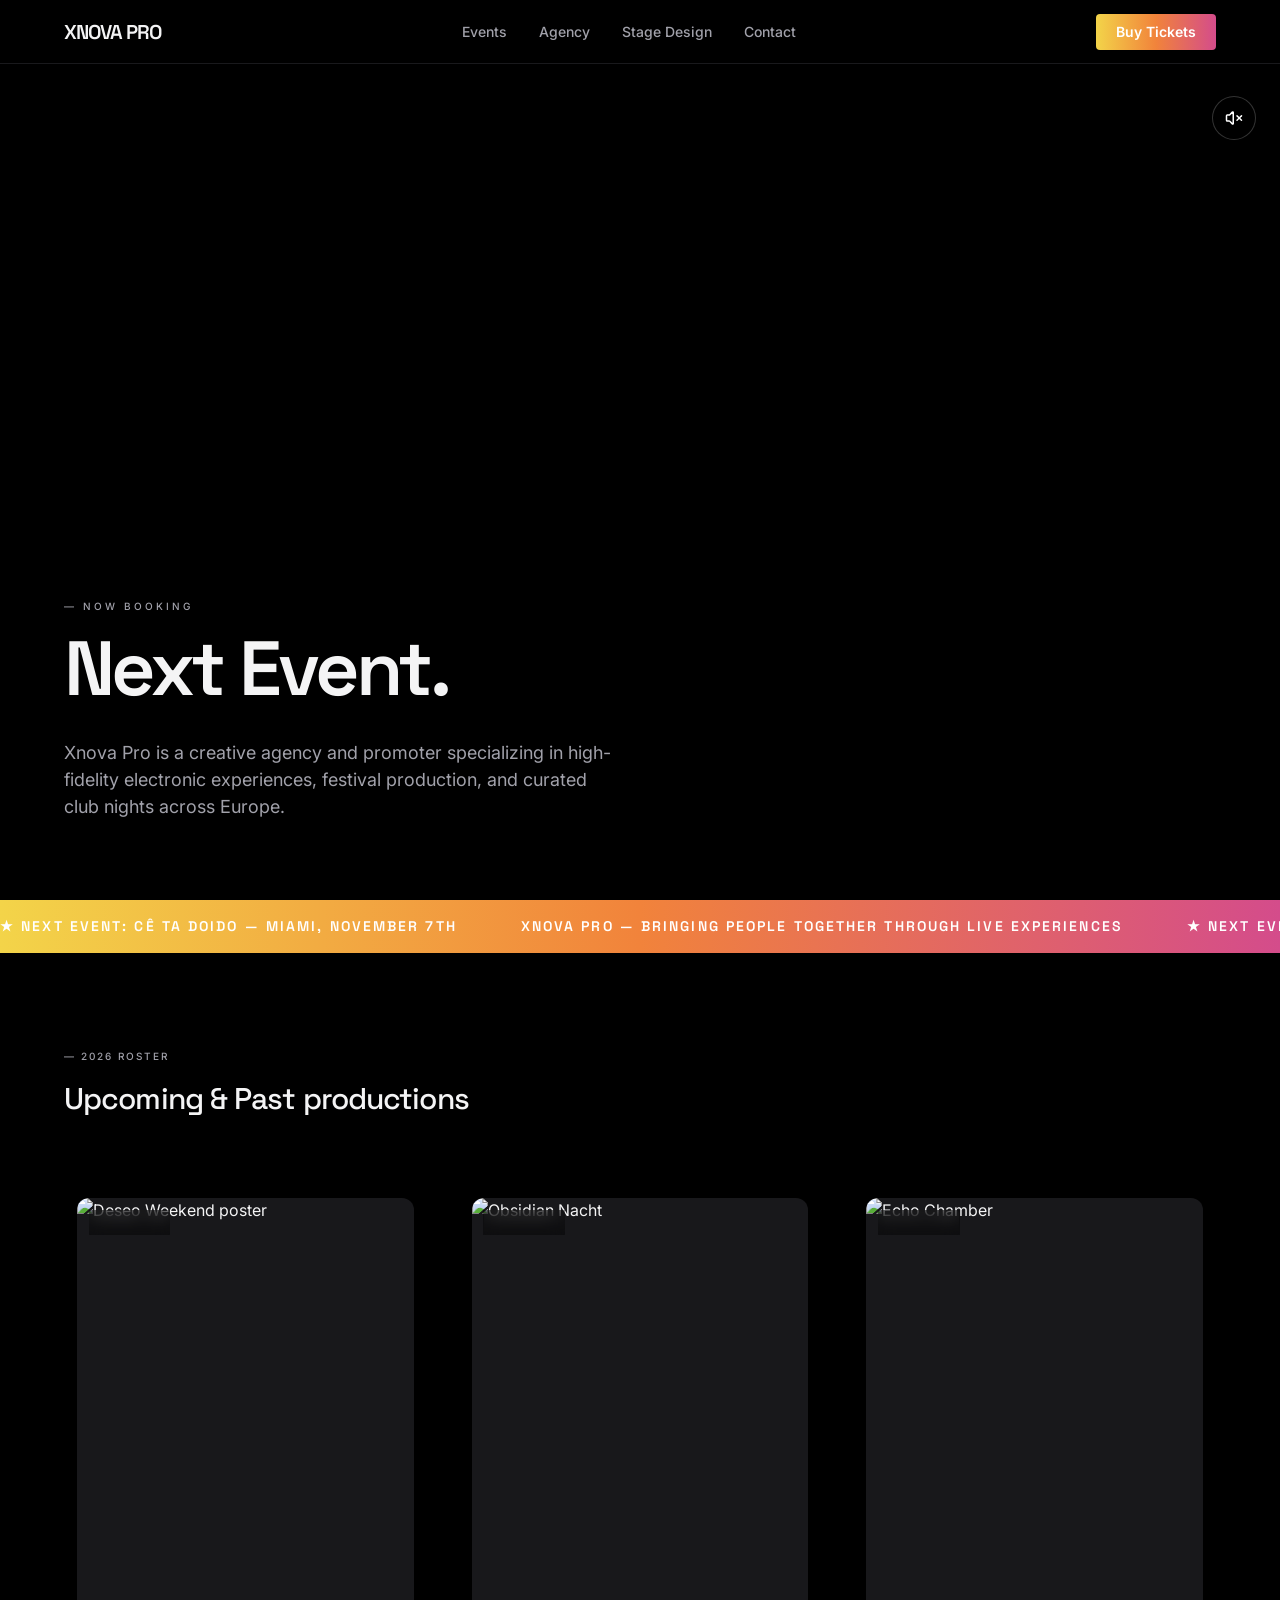
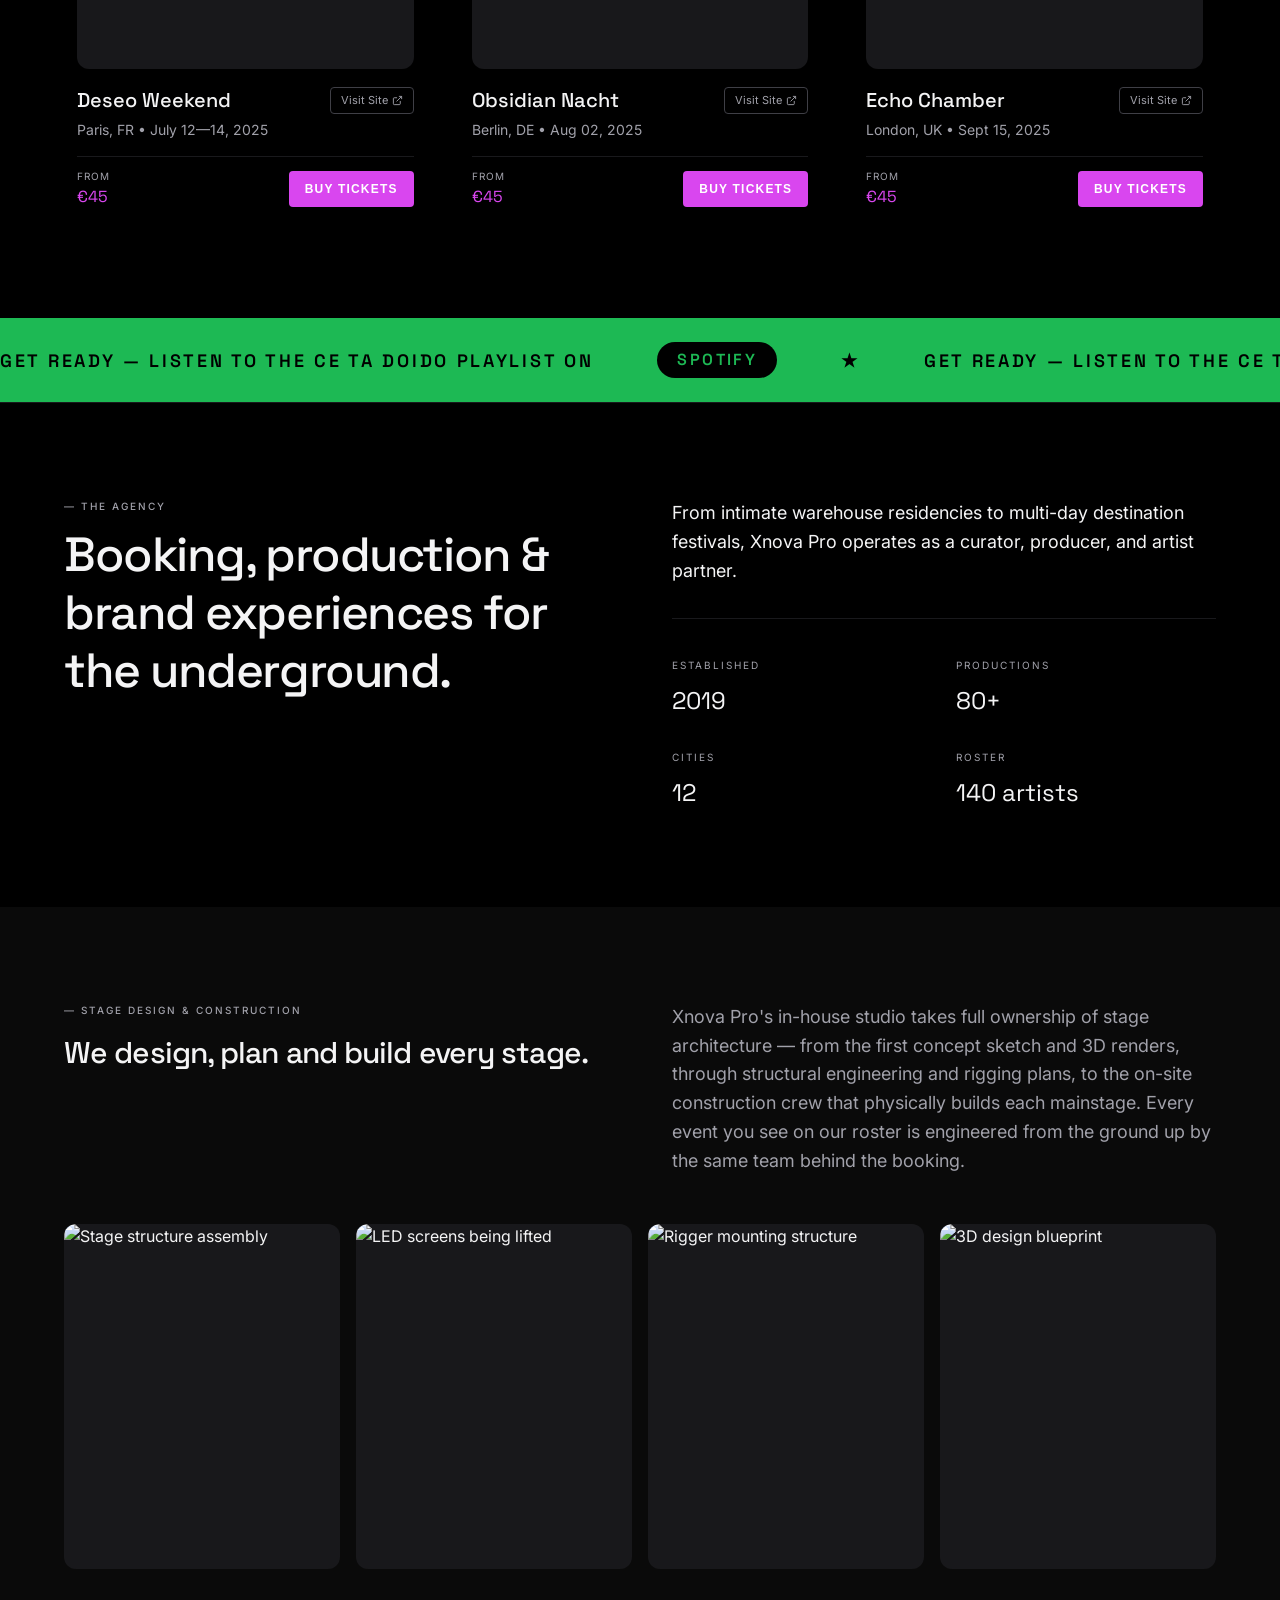
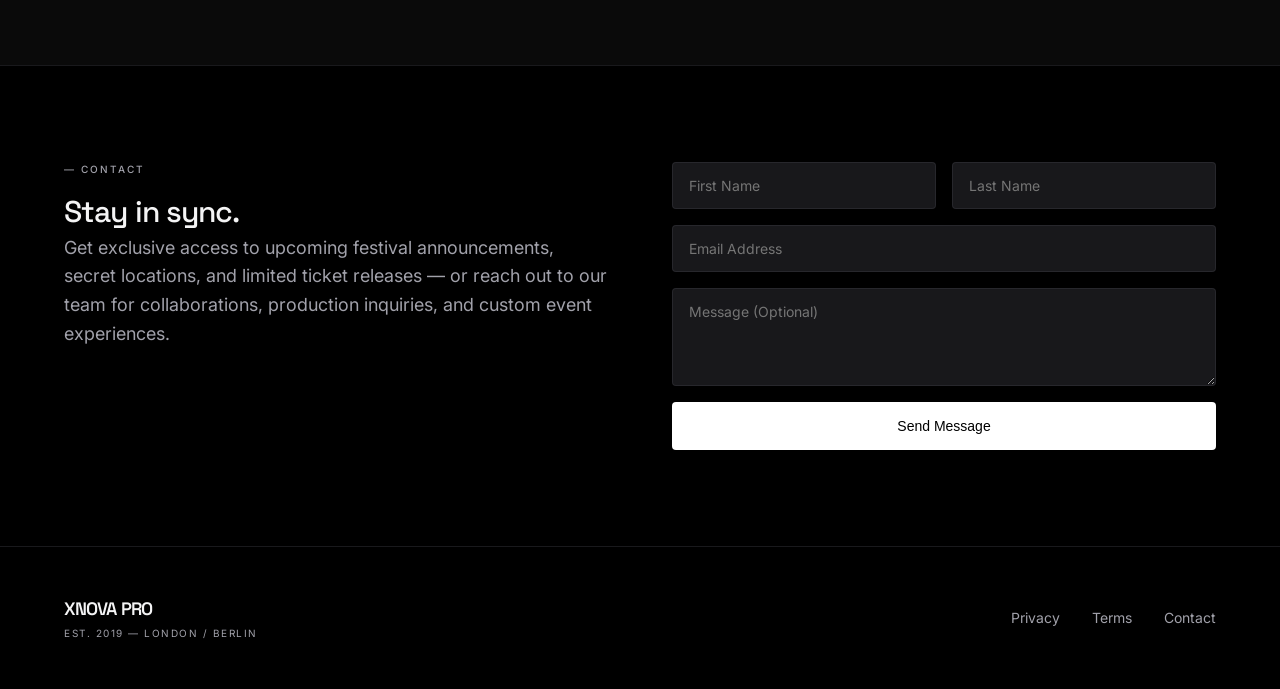
==== index.html @ 524bb8a2 "first commit" ====
<!DOCTYPE html>
<html lang="pt-BR">
<head>
    <meta charset="UTF-8">
    <meta name="viewport" content="width=device-width, initial-scale=1.0">
    <title>Xnova Pro — Curating the Sonic Underground</title>
    
    <!-- Fontes do Google -->
    <link rel="preconnect" href="https://fonts.googleapis.com">
    <link rel="preconnect" href="https://fonts.gstatic.com" crossorigin="anonymous">
    <link href="https://fonts.googleapis.com/css2?family=Inter:wght@400;500;600&family=Space+Grotesk:wght@500;600;700&display=swap" rel="stylesheet">
    
    <!-- Link para o arquivo CSS externo -->
    <link rel="stylesheet" href="style.css">
</head>
<body>

    <!-- NAVBAR -->
    <nav class="navbar">
        <div class="container nav-container">
            <a href="#" class="nav-logo">XNOVA PRO</a>
            <div class="nav-links">
                <a href="#events">Events</a>
                <a href="#agency">Agency</a>
                <a href="#stage">Stage Design</a>
                <a href="#contact">Contact</a>
            </div>
            <a href="https://www.vaideingresso.com.br/ce-ta-doido-miami" target="_blank" rel="noopener noreferrer"class="btn-tickets">Buy Tickets</a>
        </div>
    </nav>

    <!-- HERO SECTION -->
    <header class="hero-section">
        <video id="hero-video" src="hero-video.mp4" autoplay loop playsinline></video>
        <div class="hero-overlay"></div>
        
        <!-- Botão Mute/Unmute -->
        <button type="button" id="btn-mute" aria-label="Unmute video" class="btn-mute">
            <svg id="icon-mute" xmlns="http://www.w3.org/2000/svg" width="18" height="18" viewBox="0 0 24 24" fill="none" stroke="currentColor" stroke-width="2" stroke-linecap="round" stroke-linejoin="round"><path d="M11 4.702a.705.705 0 0 0-1.203-.498L6.413 7.587A1.4 1.4 0 0 1 5.416 8H3a1 1 0 0 0-1 1v6a1 1 0 0 0 1 1h2.416a1.4 1.4 0 0 1 .997.413l3.383 3.384A.705.705 0 0 0 11 19.298z"></path><line x1="22" x2="16" y1="9" y2="15"></line><line x1="16" x2="22" y1="9" y2="15"></line></svg>
        </button>
        
        <div class="container hero-container">
            <div class="hero-content">
                <p class="hero-subtitle">— Now Booking</p>
                <h1 class="hero-title">Next Event.</h1>
                <p class="hero-text">Xnova Pro is a creative agency and promoter specializing in high-fidelity electronic experiences, festival production, and curated club nights across Europe.</p>
            </div>
        </div>
    </header>

    <!-- LETREIRO CORRENDO (MARQUEE) -->
    <div class="marquee-wrapper border-y">
        <div class="marquee-track">
            <div class="marquee-content">
                <span>★ Next Event: Cê ta doido — Miami, November 7th</span>
                <span>Xnova Pro — Bringing People Together Through Live Experiences</span>
                <span>★ Next Event: Cê ta doido — Miami, November 7th</span>
                <span>Xnova Pro — Bringing People Together Through Live Experiences</span>
            </div>
        </div>
    </div>

    <!-- SEÇÃO DE EVENTOS -->
    <section id="events" class="section-padding">
        <div class="container">
            <div class="section-header">
                <p class="section-subtitle">— 2026 Roster</p>
                <h2 class="section-title">Upcoming & Past productions</h2>
            </div>
            
            <div class="event-grid">
                <!-- Card Evento 1 -->
                <div class="event-card">
                    <div class="card-image-wrapper">
                        <img src="assets/event-deseo.jpg" alt="Deseo Weekend poster">
                        <span class="badge">Upcoming</span>
                    </div>
                    <div class="card-body">
                        <div class="card-header-row">
                            <h3>Deseo Weekend</h3>
                            <a href="#" target="_blank" class="btn-external">Visit Site <svg xmlns="http://www.w3.org/2000/svg" width="11" height="11" viewBox="0 0 24 24" fill="none" stroke="currentColor" stroke-width="2"><path d="M15 3h6v6M10 14 21 3M18 13v6a2 2 0 0 1-2 2H5a2 2 0 0 1-2-2V8a2 2 0 0 1 2-2h6"/></svg></a>
                        </div>
                        <p class="event-details">Paris, FR • July 12—14, 2025</p>
                        <div class="card-footer-row">
                            <div class="price-box">
                                <span class="price-label">From</span>
                                <span class="price-value">€45</span>
                            </div>
                            <button class="btn-buy">Buy tickets</button>
                        </div>
                    </div>
                </div>

                <!-- Card Evento 2 -->
                <div class="event-card">
                    <div class="card-image-wrapper">
                        <img src="assets/event-obsidian.jpg" alt="Obsidian Nacht">
                        <span class="badge">Upcoming</span>
                    </div>
                    <div class="card-body">
                        <div class="card-header-row">
                            <h3>Obsidian Nacht</h3>
                            <a href="#" target="_blank" class="btn-external">Visit Site <svg xmlns="http://www.w3.org/2000/svg" width="11" height="11" viewBox="0 0 24 24" fill="none" stroke="currentColor" stroke-width="2"><path d="M15 3h6v6M10 14 21 3M18 13v6a2 2 0 0 1-2 2H5a2 2 0 0 1-2-2V8a2 2 0 0 1 2-2h6"/></svg></a>
                        </div>
                        <p class="event-details">Berlin, DE • Aug 02, 2025</p>
                        <div class="card-footer-row">
                            <div class="price-box">
                                <span class="price-label">From</span>
                                <span class="price-value">€45</span>
                            </div>
                            <button class="btn-buy">Buy tickets</button>
                        </div>
                    </div>
                </div>

                <!-- Card Evento 3 -->
                <div class="event-card">
                    <div class="card-image-wrapper">
                        <img src="assets/event-echo.jpg" alt="Echo Chamber">
                        <span class="badge">Upcoming</span>
                    </div>
                    <div class="card-body">
                        <div class="card-header-row">
                            <h3>Echo Chamber</h3>
                            <a href="#" target="_blank" class="btn-external">Visit Site <svg xmlns="http://www.w3.org/2000/svg" width="11" height="11" viewBox="0 0 24 24" fill="none" stroke="currentColor" stroke-width="2"><path d="M15 3h6v6M10 14 21 3M18 13v6a2 2 0 0 1-2 2H5a2 2 0 0 1-2-2V8a2 2 0 0 1 2-2h6"/></svg></a>
                        </div>
                        <p class="event-details">London, UK • Sept 15, 2025</p>
                        <div class="card-footer-row">
                            <div class="price-box">
                                <span class="price-label">From</span>
                                <span class="price-value">€45</span>
                            </div>
                            <button class="btn-buy">Buy tickets</button>
                        </div>
                    </div>
                </div>
            </div>
        </div>
    </section>

    <!-- BARRA SPOTIFY (CE TA DOIDO) -->
    <div class="spotify-banner">
        <div class="marquee-track duration-fast">
            <div class="marquee-content text-dark">
                <span>Get ready — listen to the Ce Ta Doido playlist on</span>
                <span class="spotify-pill">Spotify</span>
                <span>★</span>
                <span>Get ready — listen to the Ce Ta Doido playlist on</span>
                <span class="spotify-pill">Spotify</span>
                <span>★</span>
            </div>
        </div>
    </div>

    <!-- SEÇÃO AGÊNCIA (SOBRE) -->
    <section id="agency" class="section-padding border-t">
        <div class="container split-grid">
            <div>
                <p class="section-subtitle">— The Agency</p>
                <h2 class="section-title large-title">Booking, production & brand experiences for the underground.</h2>
            </div>
            <div class="agency-right">
                <p class="description-text">From intimate warehouse residencies to multi-day destination festivals, Xnova Pro operates as a curator, producer, and artist partner.</p>
                <div class="stats-grid">
                    <div class="stat-item">
                        <span class="stat-label">Established</span>
                        <span class="stat-number">2019</span>
                    </div>
                    <div class="stat-item">
                        <span class="stat-label">Productions</span>
                        <span class="stat-number">80+</span>
                    </div>
                    <div class="stat-item">
                        <span class="stat-label">Cities</span>
                        <span class="stat-number">12</span>
                    </div>
                    <div class="stat-item">
                        <span class="stat-label">Roster</span>
                        <span class="stat-number">140 artists</span>
                    </div>
                </div>
            </div>
        </div>
    </section>

    <!-- SEÇÃO CONSTRUÇÃO DE PALCOS (STAGE DESIGN) -->
    <section id="stage" class="section-padding bg-surface">
        <div class="container">
            <div class="split-grid header-spacing">
                <div>
                    <p class="section-subtitle">— Stage Design & Construction</p>
                    <h2 class="section-title">We design, plan and build every stage.</h2>
                </div>
                <p class="description-text text-muted">Xnova Pro's in-house studio takes full ownership of stage architecture — from the first concept sketch and 3D renders, through structural engineering and rigging plans, to the on-site construction crew that physically builds each mainstage. Every event you see on our roster is engineered from the ground up by the same team behind the booking.</p>
            </div>
            
            <div class="stage-gallery">
                <div class="gallery-item"><img src="assets/stage-1.jpg" alt="Stage structure assembly"></div>
                <div class="gallery-item"><img src="assets/stage-2.jpg" alt="LED screens being lifted"></div>
                <div class="gallery-item"><img src="assets/stage-3.jpg" alt="Rigger mounting structure"></div>
                <div class="gallery-item"><img src="assets/stage-4.jpg" alt="3D design blueprint"></div>
            </div>
        </div>
    </section>

    <!-- CONTATO / NEWSLETTER -->
    <section id="contact" class="section-padding border-t">
        <div class="container split-grid items-start">
            <div>
                <p class="section-subtitle">— Contact</p>
                <h2 class="section-title">Stay in sync.</h2>
                <p class="description-text text-muted">Get exclusive access to upcoming festival announcements, secret locations, and limited ticket releases — or reach out to our team for collaborations, production inquiries, and custom event experiences.</p>
            </div>
            
            <form id="contact-form" class="contact-form">
                <div class="form-row">
                    <input type="text" required placeholder="First Name">
                    <input type="text" required placeholder="Last Name">
                </div>
                <input type="email" required placeholder="Email Address">
                <textarea placeholder="Message (Optional)" rows="4"></textarea>
                <button type="submit" class="btn-submit">Send Message</button>
            </form>
        </div>
    </section>

    <!-- FOOTER -->
    <footer class="main-footer">
        <div class="container footer-container">
            <div class="footer-brand">
                <span class="footer-logo">XNOVA PRO</span>
                <p class="footer-meta">Est. 2019 — London / Berlin</p>
            </div>
            <div class="footer-links">
                <a href="#">Privacy</a>
                <a href="#">Terms</a>
                <a href="#contact">Contact</a>
            </div>
        </div>
    </footer>

    <!-- Link para o arquivo JavaScript externo -->
    <script src="script.js"></script>
</body>
</html>
---- style.css ----
/* VARIÁVEIS DE DESIGN GLOBAIS */
:root {
    --bg-base: #000000;
    --bg-surface: #0a0a0a;
    --border-color: rgba(63, 63, 70, 0.4);
    --text-main: #f4f4f5;
    --text-muted: #a1a1aa;
    --accent-color: #d946ef; /* Fuchsia do design original */
    --spotify-color: #1DB954;
    --font-sans: 'Inter', sans-serif;
    --font-display: 'Space Grotesk', sans-serif;
}

/* RESET ELEMENTOS */
* {
    box-sizing: border-box;
    margin: 0;
    padding: 0;
}

html {
    scroll-behavior: smooth;
}

body {
    background-color: var(--bg-base);
    color: var(--text-main);
    font-family: var(--font-sans);
    line-height: 1.5;
    overflow-x: hidden;
}

/* UTILITÁRIOS DE LAYOUT */
.container {
    max-width: 1200px;
    margin: 0 auto;
    padding: 0 24px;
}

.section-padding {
    padding: 96px 0;
}

.bg-surface {
    background-color: var(--bg-surface);
}

.border-t {
    border-top: 1px solid var(--border-color);
}

.border-y {
    border-top: 1px solid var(--border-color);
    border-bottom: 1px solid var(--border-color);
}

.text-muted {
    color: var(--text-muted);
}

.split-grid {
    display: grid;
    gap: 64px;
}

@media (min-width: 962px) {
    .split-grid {
        grid-template-columns: 1fr 1fr;
    }
}

/* NAVBAR */
.navbar {
    position: fixed;
    top: 0;
    left: 0;
    width: 100%;
    height: 64px;
    z-index: 100;
    border-bottom: 1px solid var(--border-color);
    background-color: rgba(0, 0, 0, 0.6);
    backdrop-filter: blur(12px);
    -webkit-backdrop-filter: blur(12px);
}

.nav-container {
    display: flex;
    height: 100%;
    align-items: center;
    justify-content: space-between;
}

.nav-logo {
    font-family: var(--font-display);
    font-weight: 600;
    font-size: 1.25rem;
    letter-spacing: -0.05em;
    color: var(--text-main);
    text-decoration: none;
}

.nav-links {
    display: none;
    gap: 32px;
}

@media (min-width: 768px) {
    .nav-links {
        display: flex;
    }
}

.nav-links a {
    color: var(--text-muted);
    font-size: 0.875rem;
    font-weight: 500;
    text-decoration: none;
    transition: color 0.2s;
}

.nav-links a:hover {
    color: var(--text-main);
}

.btn-tickets {
    height: 36px;
    line-height: 36px;
    padding: 0 20px;
    
    /* Gradiente idêntico no fundo */
    background: linear-gradient(90deg, #f3d449 0%, #f1833b 50%, #d44c8b 100%);
    color: #ffffff; /* Texto branco */
    
    font-size: 0.875rem;
    font-weight: 600; /* Texto um pouco mais firme */
    text-decoration: none;
    border-radius: 4px;
    display: inline-block;
    transition: transform 0.2s, opacity 0.2s;
}

/* Efeito sutil ao passar o mouse (aumenta de tamanho de leve) */
.btn-tickets:hover {
    transform: scale(1.02);
    opacity: 0.95;
}

/* HERO SECTION (VIDEO BACKGROUND) */
.hero-section {
    position: relative;
    height: 100vh;
    min-height: 600px;
    width: 100%;
    overflow: hidden;
}

.hero-section video {
    position: absolute;
    inset: 0;
    width: 100%;
    height: 100%;
    object-fit: cover;
}

.hero-overlay {
    position: absolute;
    inset: 0;
    background: linear-gradient(to bottom, rgba(0,0,0,0.4) 0%, rgba(0,0,0,0.3) 50%, var(--bg-base) 100%);
}

.btn-mute {
    position: absolute;
    right: 24px;
    top: 96px;
    z-index: 20;
    width: 44px;
    height: 44px;
    border-radius: 50%;
    border: 1px solid rgba(255,255,255,0.2);
    background-color: rgba(0,0,0,0.4);
    color: #ffffff;
    cursor: pointer;
    display: flex;
    align-items: center;
    justify-content: center;
    backdrop-filter: blur(8px);
    transition: background-color 0.2s;
}

.btn-mute:hover {
    background-color: rgba(0,0,0,0.6);
}

.hero-container {
    position: relative;
    z-index: 10;
    display: flex;
    height: 100%;
    align-items: flex-end;
    padding-bottom: 80px;
}

.hero-content {
    max-width: 560px;
}

.hero-subtitle {
    font-size: 10px;
    font-weight: 500;
    text-transform: uppercase;
    letter-spacing: 0.3em;
    color: var(--text-muted);
    margin-bottom: 16px;
}

.hero-title {
    font-family: var(--font-display);
    font-size: clamp(3rem, 6vw, 5rem);
    font-weight: 600;
    line-height: 1;
    letter-spacing: -0.05em;
    margin-bottom: 32px;
}

.hero-text {
    font-size: 1.125rem;
    color: var(--text-muted);
}

/* MARQUEE ANIMAÇÃO (FAIXA INTEIRA) */
.marquee-wrapper {
    overflow: hidden;
    padding: 16px 0;
    
    /* Aplica o gradiente de fundo (Amarelo -> Laranja -> Rosa) */
    background: linear-gradient(90deg, #f3d449 0%, #f1833b 50%, #d44c8b 100%);
    
    /* Remove as bordas antigas para o gradiente ficar limpo */
    border: none; 
}

.marquee-track {
    display: flex;
    width: max-content;
    animation: marqueeAnimation 30s linear infinite;
}

.duration-fast {
    animation-duration: 20s;
}

.marquee-content {
    display: flex;
    gap: 64px;
    padding-right: 64px;
    align-items: center;
}

/* O TEXTO QUE FICA DENTRO DA FAIXA */
.marquee-content span {
    font-family: var(--font-display);
    font-size: 0.875rem;
    font-weight: 600;
    text-transform: uppercase;
    letter-spacing: 0.15em;
    
    /* Cor do texto. Branco (ou #000000 se preferir o texto preto) */
    color: #ffffff; 
}

@keyframes marqueeAnimation {
    0% { transform: translateX(0); }
    100% { transform: translateX(-50%); }
}

/* SEÇÃO CABEÇALHOS */
.section-header {
    margin-bottom: 64px;
}

.section-subtitle {
    font-size: 10px;
    font-weight: 500;
    text-transform: uppercase;
    letter-spacing: 0.2em;
    color: var(--text-muted);
    margin-bottom: 12px;
}

.section-title {
    font-family: var(--font-display);
    font-size: 1.875rem;
    font-weight: 500;
    letter-spacing: -0.03em;
}

.large-title {
    font-size: clamp(2rem, 4vw, 3rem);
    line-height: 1.2;
}

.header-spacing {
    margin-bottom: 48px;
}

/* EVENT CARDS GRID */
.event-grid {
    display: grid;
    gap: 32px;
    grid-template-columns: 1fr;
}

@media (min-width: 640px) {
    .event-grid { grid-template-columns: repeat(2, 1fr); }
}

@media (min-width: 1024px) {
    .event-grid { grid-template-columns: repeat(3, 1fr); }
}

.event-card {
    border: 1px solid transparent;
    border-radius: 14px;
    padding: 12px;
    background-color: transparent;
    transition: border-color 0.3s, background-color 0.3s;
}

.event-card:hover {
    border-color: rgba(217, 70, 239, 0.4);
    background-color: rgba(24, 24, 27, 0.4);
}

.card-image-wrapper {
    position: relative;
    width: 100%;
    aspect-ratio: 5 / 7;
    overflow: hidden;
    border-radius: 12px;
    background-color: #18181b;
    margin-bottom: 16px;
}

.card-image-wrapper img {
    width: 100%;
    height: 100%;
    object-fit: cover;
    transition: transform 0.7s;
}

.event-card:hover .card-image-wrapper img {
    transform: scale(1.05);
}

.badge {
    position: absolute;
    top: 12px;
    left: 12px;
    font-size: 10px;
    font-weight: 500;
    text-transform: uppercase;
    letter-spacing: 0.1em;
    padding: 4px 8px;
    border-radius: 4px;
    background-color: rgba(0,0,0,0.4);
    border: 1px solid rgba(255,255,255,0.2);
    backdrop-filter: blur(8px);
}

.card-header-row {
    display: flex;
    justify-content: space-between;
    align-items: center;
    gap: 12px;
}

.card-header-row h3 {
    font-family: var(--font-display);
    font-size: 1.25rem;
    font-weight: 500;
    transition: color 0.2s;
}

.event-card:hover .card-header-row h3 {
    color: var(--accent-color);
}

.btn-external {
    font-size: 11px;
    color: var(--text-muted);
    text-decoration: none;
    border: 1px solid #3f3f46;
    padding: 4px 10px;
    border-radius: 4px;
    display: inline-flex;
    align-items: center;
    gap: 4px;
    transition: border-color 0.2s, color 0.2s;
}

.btn-external:hover {
    border-color: var(--text-main);
    color: var(--text-main);
}

.event-details {
    font-size: 0.875rem;
    color: var(--text-muted);
    margin-top: 4px;
}

.card-footer-row {
    margin-top: 16px;
    border-top: 1px solid var(--border-color);
    padding-top: 12px;
    display: flex;
    justify-content: space-between;
    align-items: center;
}

.price-label {
    display: block;
    font-size: 10px;
    text-transform: uppercase;
    letter-spacing: 0.1em;
    color: var(--text-muted);
}

.price-value {
    font-family: var(--font-display);
    font-size: 1rem;
    color: var(--accent-color);
}

.btn-buy {
    height: 36px;
    padding: 0 16px;
    background-color: var(--accent-color);
    border: none;
    color: #ffffff;
    font-size: 12px;
    font-weight: 600;
    text-transform: uppercase;
    letter-spacing: 0.1em;
    border-radius: 4px;
    cursor: pointer;
    transition: opacity 0.2s;
}

.btn-buy:hover {
    opacity: 0.9;
}

/* BANNER SPOTIFY */
.spotify-banner {
    background-color: var(--spotify-color);
    padding: 24px 0;
    overflow: hidden;
}

.text-dark span {
    color: #000000;
    font-size: 1.125rem;
    font-weight: 600;
}

.spotify-pill {
    background-color: #000000;
    color: var(--spotify-color) !important;
    padding: 6px 20px;
    border-radius: 9999px;
    font-size: 1rem !important;
}

/* AGENCY DETALHES */
.agency-right {
    display: flex;
    flex-direction: column;
    gap: 32px;
}

.description-text {
    font-size: 1.125rem;
    line-height: 1.6;
}

.stats-grid {
    display: grid;
    grid-template-columns: repeat(2, 1fr);
    gap: 24px;
    border-top: 1px solid var(--border-color);
    padding-top: 32px;
}

.stat-label {
    font-size: 10px;
    text-transform: uppercase;
    letter-spacing: 0.2em;
    color: var(--text-muted);
}

.stat-number {
    display: block;
    font-family: var(--font-display);
    font-size: 1.5rem;
    margin-top: 8px;
}

/* STAGE ARCHITECTURE GALLERY */
.stage-gallery {
    display: grid;
    gap: 16px;
    grid-template-columns: repeat(2, 1fr);
}

@media (min-width: 768px) {
    .stage-gallery { grid-template-columns: repeat(4, 1fr); }
}

.gallery-item {
    aspect-ratio: 4 / 5;
    overflow: hidden;
    border-radius: 12px;
    background-color: #18181b;
}

.gallery-item img {
    width: 100%;
    height: 100%;
    object-fit: cover;
    transition: transform 0.7s;
}

.gallery-item img:hover {
    transform: scale(1.05);
}

/* CONTATO FORMULÁRIO */
.contact-form {
    display: flex;
    flex-direction: column;
    gap: 16px;
    width: 100%;
}

.form-row {
    display: grid;
    grid-template-columns: repeat(2, 1fr);
    gap: 16px;
}

.contact-form input, 
.contact-form textarea {
    width: 100%;
    background-color: #18181b;
    border: 1px solid var(--border-color);
    border-radius: 4px;
    padding: 14px 16px;
    color: #ffffff;
    font-family: var(--font-sans);
    font-size: 0.875rem;
    transition: border-color 0.2s;
}

.contact-form input:focus, 
.contact-form textarea:focus {
    border-color: #71717a;
    outline: none;
}

.btn-submit {
    height: 48px;
    background-color: #ffffff;
    color: #000000;
    border: none;
    border-radius: 4px;
    font-weight: 500;
    font-size: 0.875rem;
    cursor: pointer;
    transition: background-color 0.2s;
}

.btn-submit:hover {
    background-color: #e4e4e7;
}

/* FOOTER */
.main-footer {
    border-top: 1px solid var(--border-color);
    padding: 48px 0;
}

.footer-container {
    display: flex;
    flex-direction: column;
    align-items: center;
    justify-content: space-between;
    gap: 32px;
}

@media (min-width: 768px) {
    .footer-container {
        flex-direction: row;
    }
}

.footer-brand {
    text-align: center;
}

@media (min-width: 768px) {
    .footer-brand { text-align: left; }
}

.footer-logo {
    font-family: var(--font-display);
    font-weight: 600;
    font-size: 1.125rem;
    letter-spacing: -0.05em;
}

.footer-meta {
    font-size: 10px;
    text-transform: uppercase;
    letter-spacing: 0.15em;
    color: var(--text-muted);
    margin-top: 4px;
}

.footer-links {
    display: flex;
    gap: 32px;
}

.footer-links a {
    font-size: 0.875rem;
    color: var(--text-muted);
    text-decoration: none;
    transition: color 0.2s;
}

.footer-links a:hover {
    color: var(--text-main);
}
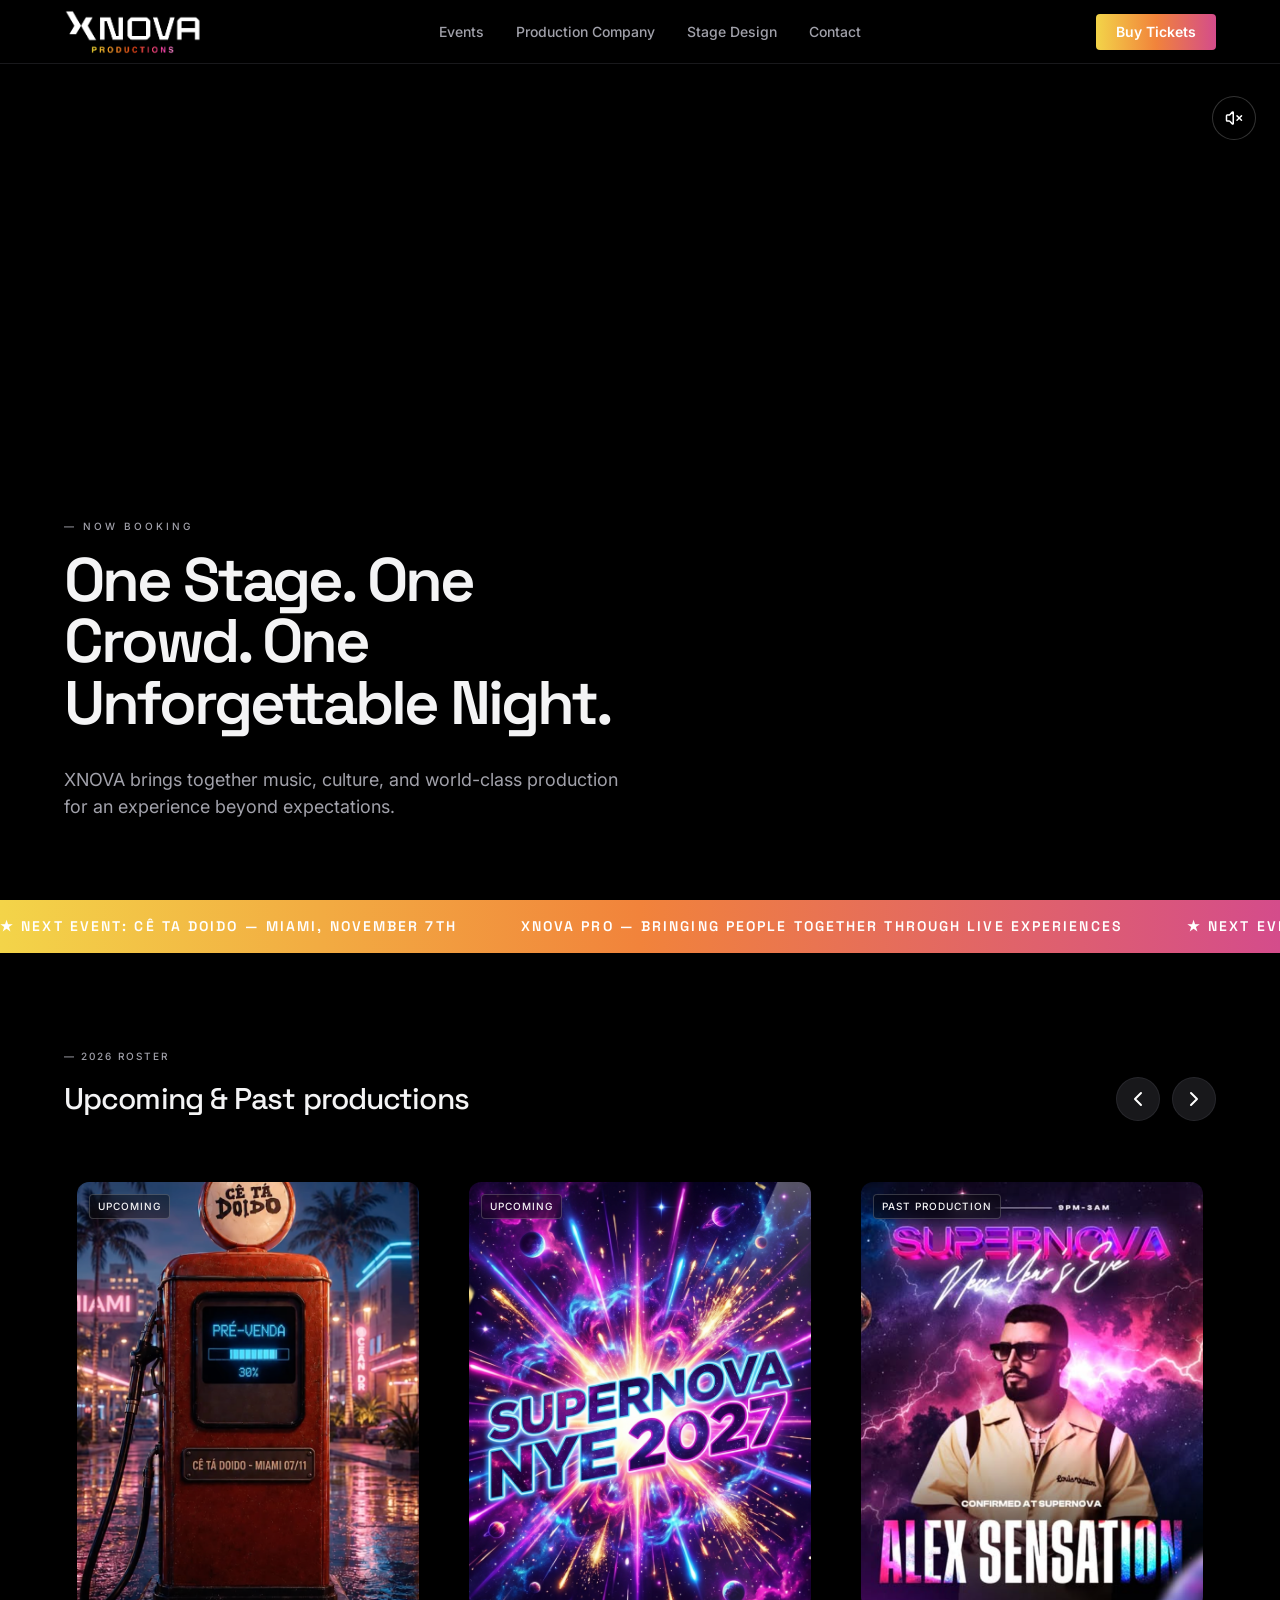
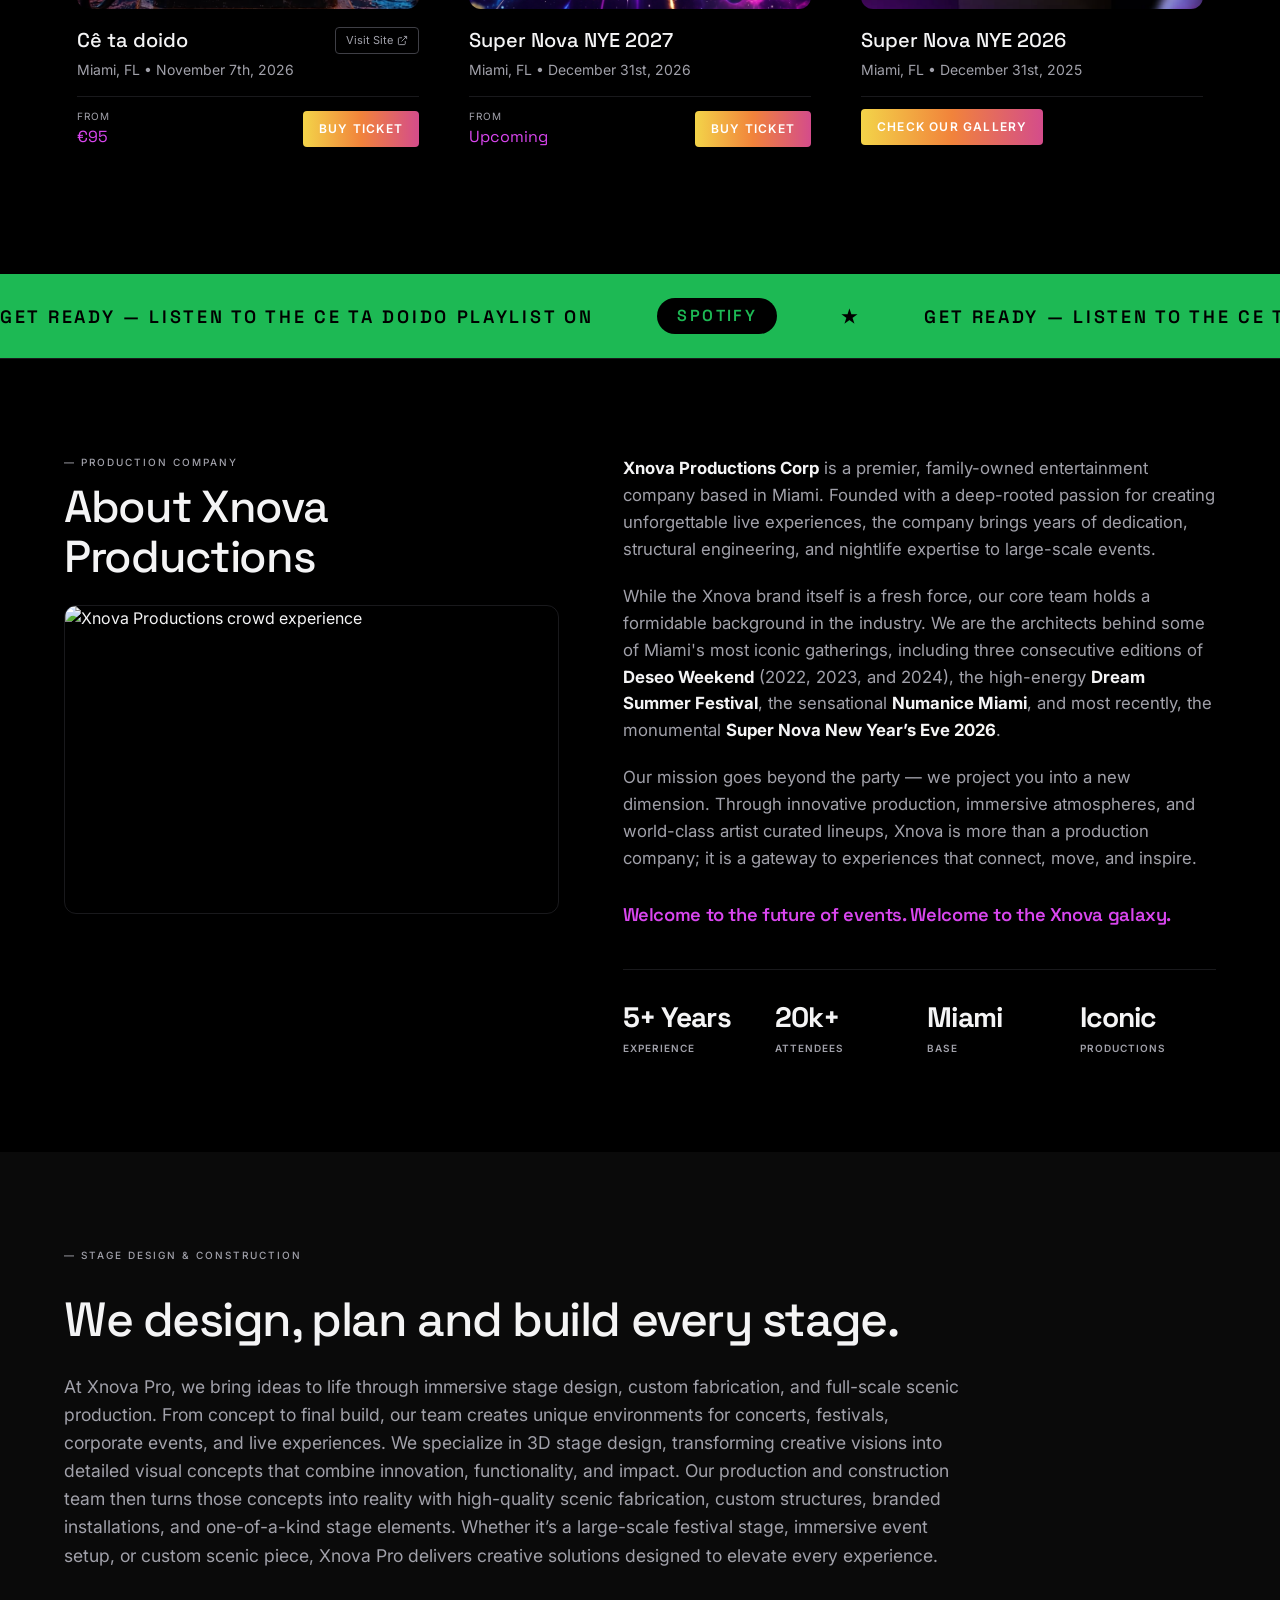
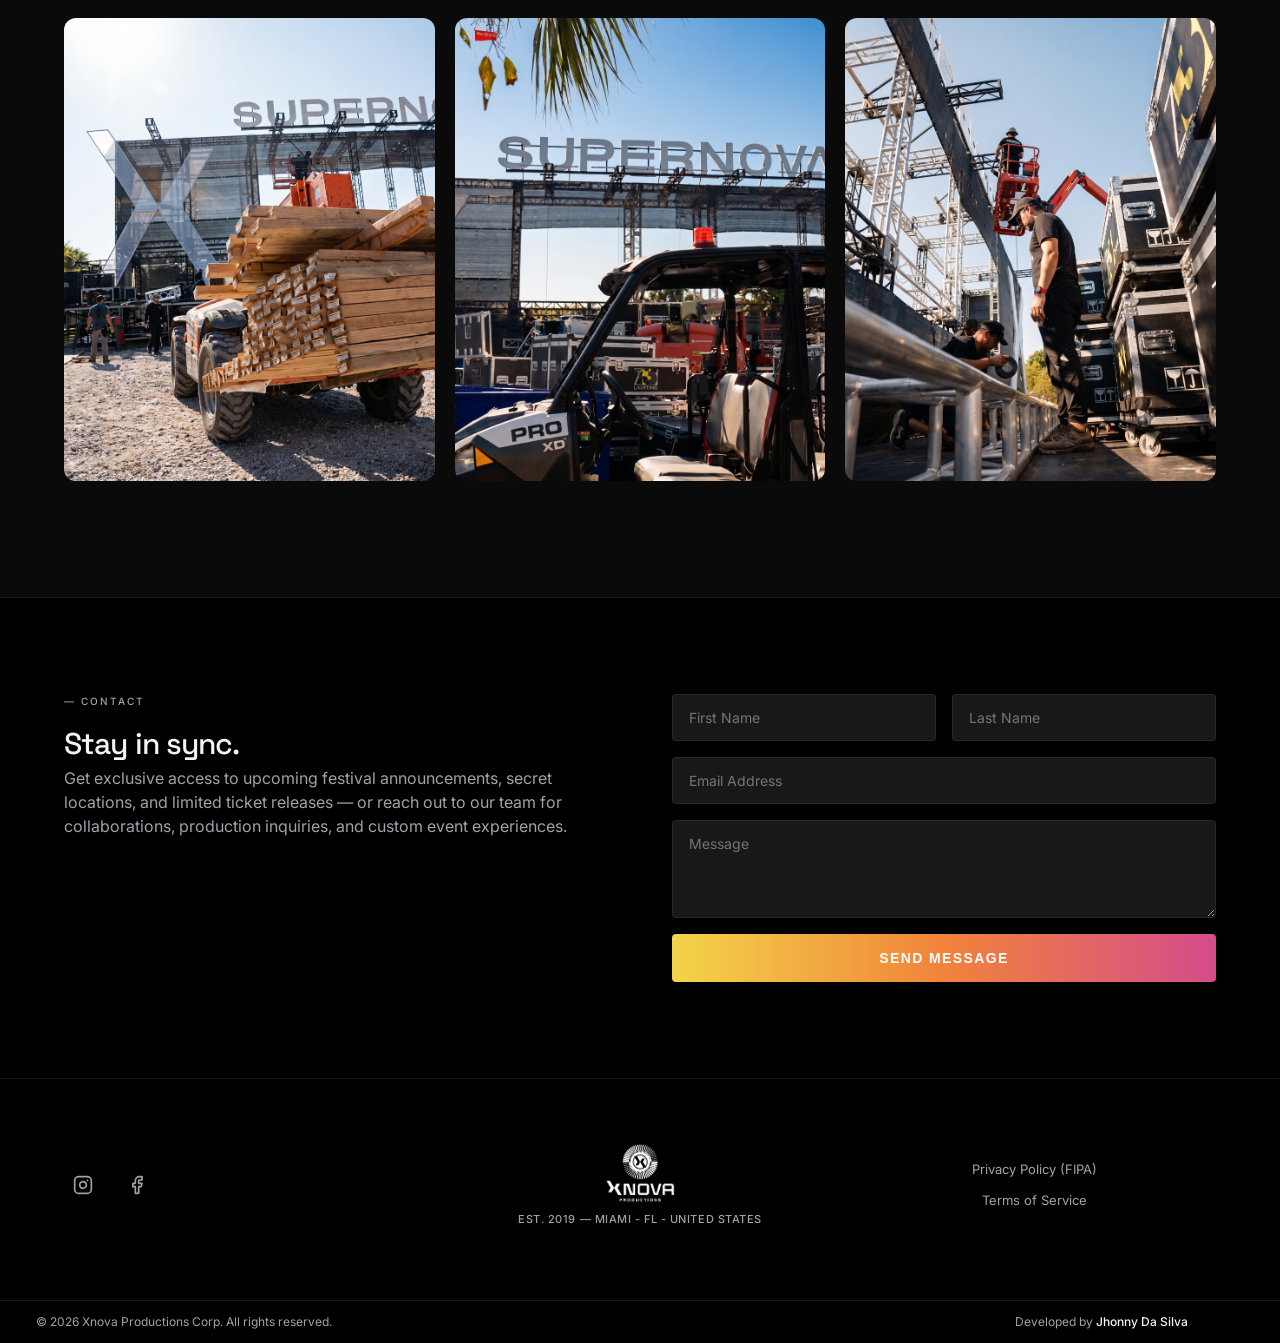
==== commit 33c4ca7d: "hmtl, css, js done" ====
--- a/index.html
+++ b/index.html
@@ -3,38 +3,36 @@
 <head>
     <meta charset="UTF-8">
     <meta name="viewport" content="width=device-width, initial-scale=1.0">
-    <title>Xnova Pro — Curating the Sonic Underground</title>
-    
-    <!-- Fontes do Google -->
+    <title>Xnova Pro</title>
+    
     <link rel="preconnect" href="https://fonts.googleapis.com">
     <link rel="preconnect" href="https://fonts.gstatic.com" crossorigin="anonymous">
     <link href="https://fonts.googleapis.com/css2?family=Inter:wght@400;500;600&family=Space+Grotesk:wght@500;600;700&display=swap" rel="stylesheet">
     
-    <!-- Link para o arquivo CSS externo -->
+    <link rel="icon" type="image/png" href="assets/favicon.png">
+    
     <link rel="stylesheet" href="style.css">
 </head>
-<body>
-
-    <!-- NAVBAR -->
+<body id="top">
+<!-- NAV BAR -->
     <nav class="navbar">
         <div class="container nav-container">
-            <a href="#" class="nav-logo">XNOVA PRO</a>
+            <a href="#" class="nav-logo"><img src="assets/img/xnova-logo.png" alt="Xnova Pro Logo" class="logo-img"></a>
             <div class="nav-links">
                 <a href="#events">Events</a>
-                <a href="#agency">Agency</a>
+                <a href="#agency">Production Company</a>
                 <a href="#stage">Stage Design</a>
                 <a href="#contact">Contact</a>
             </div>
-            <a href="https://www.vaideingresso.com.br/ce-ta-doido-miami" target="_blank" rel="noopener noreferrer"class="btn-tickets">Buy Tickets</a>
+            <a href="https://usa.vaideingresso.com.br/ce-ta-doido-miami" target="_blank" rel="noopener noreferrer" class="btn-tickets">Buy Tickets</a>
         </div>
     </nav>
 
-    <!-- HERO SECTION -->
+<!-- HERO SECTION -->
     <header class="hero-section">
-        <video id="hero-video" src="hero-video.mp4" autoplay loop playsinline></video>
+        <video id="hero-video" src="hero-video.mp4" autoplay loop playsinline class="absolute inset-0 h-full w-full object-cover"></video>
         <div class="hero-overlay"></div>
         
-        <!-- Botão Mute/Unmute -->
         <button type="button" id="btn-mute" aria-label="Unmute video" class="btn-mute">
             <svg id="icon-mute" xmlns="http://www.w3.org/2000/svg" width="18" height="18" viewBox="0 0 24 24" fill="none" stroke="currentColor" stroke-width="2" stroke-linecap="round" stroke-linejoin="round"><path d="M11 4.702a.705.705 0 0 0-1.203-.498L6.413 7.587A1.4 1.4 0 0 1 5.416 8H3a1 1 0 0 0-1 1v6a1 1 0 0 0 1 1h2.416a1.4 1.4 0 0 1 .997.413l3.383 3.384A.705.705 0 0 0 11 19.298z"></path><line x1="22" x2="16" y1="9" y2="15"></line><line x1="16" x2="22" y1="9" y2="15"></line></svg>
         </button>
@@ -42,13 +40,13 @@
         <div class="container hero-container">
             <div class="hero-content">
                 <p class="hero-subtitle">— Now Booking</p>
-                <h1 class="hero-title">Next Event.</h1>
-                <p class="hero-text">Xnova Pro is a creative agency and promoter specializing in high-fidelity electronic experiences, festival production, and curated club nights across Europe.</p>
+                <h1 class="hero-title">One Stage. One Crowd. One Unforgettable Night.</h1>
+                <p class="hero-text">XNOVA brings together music, culture, and world-class production for an experience beyond expectations.</p>
             </div>
         </div>
     </header>
 
-    <!-- LETREIRO CORRENDO (MARQUEE) -->
+<!-- MARQUEE TRACK -->
     <div class="marquee-wrapper border-y">
         <div class="marquee-track">
             <div class="marquee-content">
@@ -60,150 +58,144 @@
         </div>
     </div>
 
-    <!-- SEÇÃO DE EVENTOS -->
+<!-- EVENTS -->    
     <section id="events" class="section-padding">
         <div class="container">
-            <div class="section-header">
-                <p class="section-subtitle">— 2026 Roster</p>
-                <h2 class="section-title">Upcoming & Past productions</h2>
-            </div>
-            
-            <div class="event-grid">
-                <!-- Card Evento 1 -->
-                <div class="event-card">
-                    <div class="card-image-wrapper">
-                        <img src="assets/event-deseo.jpg" alt="Deseo Weekend poster">
-                        <span class="badge">Upcoming</span>
-                    </div>
-                    <div class="card-body">
-                        <div class="card-header-row">
-                            <h3>Deseo Weekend</h3>
-                            <a href="#" target="_blank" class="btn-external">Visit Site <svg xmlns="http://www.w3.org/2000/svg" width="11" height="11" viewBox="0 0 24 24" fill="none" stroke="currentColor" stroke-width="2"><path d="M15 3h6v6M10 14 21 3M18 13v6a2 2 0 0 1-2 2H5a2 2 0 0 1-2-2V8a2 2 0 0 1 2-2h6"/></svg></a>
-                        </div>
-                        <p class="event-details">Paris, FR • July 12—14, 2025</p>
-                        <div class="card-footer-row">
-                            <div class="price-box">
-                                <span class="price-label">From</span>
-                                <span class="price-value">€45</span>
-                            </div>
-                            <button class="btn-buy">Buy tickets</button>
-                        </div>
-                    </div>
-                </div>
-
-                <!-- Card Evento 2 -->
-                <div class="event-card">
-                    <div class="card-image-wrapper">
-                        <img src="assets/event-obsidian.jpg" alt="Obsidian Nacht">
-                        <span class="badge">Upcoming</span>
-                    </div>
-                    <div class="card-body">
-                        <div class="card-header-row">
-                            <h3>Obsidian Nacht</h3>
-                            <a href="#" target="_blank" class="btn-external">Visit Site <svg xmlns="http://www.w3.org/2000/svg" width="11" height="11" viewBox="0 0 24 24" fill="none" stroke="currentColor" stroke-width="2"><path d="M15 3h6v6M10 14 21 3M18 13v6a2 2 0 0 1-2 2H5a2 2 0 0 1-2-2V8a2 2 0 0 1 2-2h6"/></svg></a>
-                        </div>
-                        <p class="event-details">Berlin, DE • Aug 02, 2025</p>
-                        <div class="card-footer-row">
-                            <div class="price-box">
-                                <span class="price-label">From</span>
-                                <span class="price-value">€45</span>
-                            </div>
-                            <button class="btn-buy">Buy tickets</button>
-                        </div>
-                    </div>
-                </div>
-
-                <!-- Card Evento 3 -->
-                <div class="event-card">
-                    <div class="card-image-wrapper">
-                        <img src="assets/event-echo.jpg" alt="Echo Chamber">
-                        <span class="badge">Upcoming</span>
-                    </div>
-                    <div class="card-body">
-                        <div class="card-header-row">
-                            <h3>Echo Chamber</h3>
-                            <a href="#" target="_blank" class="btn-external">Visit Site <svg xmlns="http://www.w3.org/2000/svg" width="11" height="11" viewBox="0 0 24 24" fill="none" stroke="currentColor" stroke-width="2"><path d="M15 3h6v6M10 14 21 3M18 13v6a2 2 0 0 1-2 2H5a2 2 0 0 1-2-2V8a2 2 0 0 1 2-2h6"/></svg></a>
-                        </div>
-                        <p class="event-details">London, UK • Sept 15, 2025</p>
-                        <div class="card-footer-row">
-                            <div class="price-box">
-                                <span class="price-label">From</span>
-                                <span class="price-value">€45</span>
-                            </div>
-                            <button class="btn-buy">Buy tickets</button>
-                        </div>
-                    </div>
-                </div>
-            </div>
-        </div>
-    </section>
-
-    <!-- BARRA SPOTIFY (CE TA DOIDO) -->
-    <div class="spotify-banner">
-        <div class="marquee-track duration-fast">
-            <div class="marquee-content text-dark">
-                <span>Get ready — listen to the Ce Ta Doido playlist on</span>
-                <span class="spotify-pill">Spotify</span>
-                <span>★</span>
-                <span>Get ready — listen to the Ce Ta Doido playlist on</span>
-                <span class="spotify-pill">Spotify</span>
-                <span>★</span>
-            </div>
-        </div>
-    </div>
-
-    <!-- SEÇÃO AGÊNCIA (SOBRE) -->
+            
+            <div class="section-header-carousel">
+                <div class="section-header-text">
+                    <p class="section-subtitle">— 2026 Roster</p>
+                    <h2 class="section-title">Upcoming & Past productions</h2>
+                </div>
+                <div class="carousel-controls">
+
+                    
+                    <button type="button" id="prev-btn" class="carousel-arrow" aria-label="Anterior">
+                        <svg xmlns="http://www.w3.org/2000/svg" width="24" height="24" viewBox="0 0 24 24" fill="none" stroke="currentColor" stroke-width="2" stroke-linecap="round" stroke-linejoin="round"><path d="m15 18-6-6 6-6"/></svg>
+                    </button>
+                    <button type="button" id="next-btn" class="carousel-arrow" aria-label="Próximo">
+                        <svg xmlns="http://www.w3.org/2000/svg" width="24" height="24" viewBox="0 0 24 24" fill="none" stroke="currentColor" stroke-width="2" stroke-linecap="round" stroke-linejoin="round"><path d="m9 18 6-6-6-6"/></svg>
+                    </button>
+                </div>
+            </div>
+            
+            <div class="event-carousel-container">
+                <div class="event-carousel-track" id="carousel-track"></div>
+            </div>
+            <section id="events-portfolio-section" class="section-padding" style="display: none; border-top: 1px solid var(--border-color); background-color: #000000;">
+                <div class="container">
+                    <div class="portfolio-header" style="margin-bottom: 40px; text-align: center;">
+                        <h2 id="portfolio-section-title" style="font-family: var(--font-display); font-size: clamp(2rem, 4vw, 3rem); color: #ffffff; margin-bottom: 8px;">Event Portfolio</h2>
+                        <p style="color: var(--text-muted); font-size: 1.1rem;">Scroll down to explore the experience.</p>
+                    </div>
+                    
+                    <div class="portfolio-inline-grid" id="portfolio-inline-grid"></div>
+                </div>
+            </section>    
+
+        </div>
+    </section>
+
+<!-- SPOTIFY MARQUEE TRACK -->    
+    <a href="https://open.spotify.com/playlist/6jf0uArAIlkf2G2H6Vuo35" target="_blank" rel="noopener noreferrer" class="spotify-link-wrapper">
+        <div class="spotify-banner">
+            <div class="marquee-track duration-fast">
+                <div class="marquee-content text-dark">
+                    <span>Get ready — listen to the Ce Ta Doido playlist on</span>
+                    <span class="spotify-pill">Spotify</span>
+                    <span>★</span>
+                    <span>Get ready — listen to the Ce Ta Doido playlist on</span>
+                    <span class="spotify-pill">Spotify</span>
+                    <span>★</span>
+                </div>
+            </div>
+        </div>
+    </a>
+
+<!-- PRODUCTION COMPANY -->
     <section id="agency" class="section-padding border-t">
-        <div class="container split-grid">
-            <div>
-                <p class="section-subtitle">— The Agency</p>
-                <h2 class="section-title large-title">Booking, production & brand experiences for the underground.</h2>
-            </div>
-            <div class="agency-right">
-                <p class="description-text">From intimate warehouse residencies to multi-day destination festivals, Xnova Pro operates as a curator, producer, and artist partner.</p>
-                <div class="stats-grid">
-                    <div class="stat-item">
-                        <span class="stat-label">Established</span>
-                        <span class="stat-number">2019</span>
-                    </div>
-                    <div class="stat-item">
-                        <span class="stat-label">Productions</span>
-                        <span class="stat-number">80+</span>
-                    </div>
-                    <div class="stat-item">
-                        <span class="stat-label">Cities</span>
-                        <span class="stat-number">12</span>
-                    </div>
-                    <div class="stat-item">
-                        <span class="stat-label">Roster</span>
-                        <span class="stat-number">140 artists</span>
-                    </div>
-                </div>
-            </div>
-        </div>
-    </section>
-
-    <!-- SEÇÃO CONSTRUÇÃO DE PALCOS (STAGE DESIGN) -->
-    <section id="stage" class="section-padding bg-surface">
+        <div class="container about-split-grid">
+            
+            <div class="about-left-col">
+                <p class="section-subtitle">— Production Company</p>
+                <h2 class="section-title large-title-about">About Xnova Productions</h2>
+                
+                <div class="about-image-wrapper">
+                    <img src="assets/img/xnova-crew.png" alt="Xnova Productions crowd experience" class="about-img">
+                    <div class="about-image-overlay"></div>
+                </div>
+            </div>
+            
+            <div class="about-right-col">
+                <div class="about-story-text">
+                    <p><strong>Xnova Productions Corp</strong> is a premier, family-owned entertainment company based in Miami. Founded with a deep-rooted passion for creating unforgettable live experiences, the company brings years of dedication, structural engineering, and nightlife expertise to large-scale events.</p>
+                    
+                    <p>While the Xnova brand itself is a fresh force, our core team holds a formidable background in the industry. We are the architects behind some of Miami's most iconic gatherings, including three consecutive editions of <strong>Deseo Weekend</strong> (2022, 2023, and 2024), the high-energy <strong>Dream Summer Festival</strong>, the sensational <strong>Numanice Miami</strong>, and most recently, the monumental <strong>Super Nova New Year’s Eve 2026</strong>.</p>
+                    
+                    <p>Our mission goes beyond the party — we project you into a new dimension. Through innovative production, immersive atmospheres, and world-class artist curated lineups, Xnova is more than a production company; it is a gateway to experiences that connect, move, and inspire.</p>
+                    
+                    <p class="galaxy-welcome">Welcome to the future of events. Welcome to the Xnova galaxy.</p>
+                </div>
+                
+                <div class="about-stats-grid">
+                    <div class="about-stat-item">
+                        <span class="about-stat-number">5+ Years</span>
+                        <span class="about-stat-label">Experience</span>
+                    </div>
+                    <div class="about-stat-item">
+                        <span class="about-stat-number">20k+</span>
+                        <span class="about-stat-label">Attendees</span>
+                    </div>
+                    <div class="about-stat-item">
+                        <span class="about-stat-number">Miami</span>
+                        <span class="about-stat-label">Base</span>
+                    </div>
+                    <div class="about-stat-item">
+                        <span class="about-stat-number">Iconic</span>
+                        <span class="about-stat-label">Productions</span>
+                    </div>
+                </div>
+            </div>
+
+        </div>
+    </section>
+
+<!-- STAGE -->    
+<section id="stage" class="section-padding bg-surface">
         <div class="container">
-            <div class="split-grid header-spacing">
-                <div>
-                    <p class="section-subtitle">— Stage Design & Construction</p>
-                    <h2 class="section-title">We design, plan and build every stage.</h2>
-                </div>
-                <p class="description-text text-muted">Xnova Pro's in-house studio takes full ownership of stage architecture — from the first concept sketch and 3D renders, through structural engineering and rigging plans, to the on-site construction crew that physically builds each mainstage. Every event you see on our roster is engineered from the ground up by the same team behind the booking.</p>
-            </div>
-            
-            <div class="stage-gallery">
-                <div class="gallery-item"><img src="assets/stage-1.jpg" alt="Stage structure assembly"></div>
-                <div class="gallery-item"><img src="assets/stage-2.jpg" alt="LED screens being lifted"></div>
-                <div class="gallery-item"><img src="assets/stage-3.jpg" alt="Rigger mounting structure"></div>
-                <div class="gallery-item"><img src="assets/stage-4.jpg" alt="3D design blueprint"></div>
-            </div>
-        </div>
-    </section>
-
-    <!-- CONTATO / NEWSLETTER -->
+            
+            <div class="stage-header-block">
+                <p class="section-subtitle">— Stage Design & Construction</p>
+                <h2 class="section-title large-title-stage">We design, plan and build every stage.</h2>
+                <p class="stage-description-text">At Xnova Pro, we bring ideas to life through immersive stage design, custom fabrication, and full-scale scenic production. From concept to final build, our team creates unique environments for concerts, festivals, corporate events, and live experiences. We specialize in 3D stage design, transforming creative visions into detailed visual concepts that combine innovation, functionality, and impact. Our production and construction team then turns those concepts into reality with high-quality scenic fabrication, custom structures, branded installations, and one-of-a-kind stage elements. Whether it’s a large-scale festival stage, immersive event setup, or custom scenic piece, Xnova Pro delivers creative solutions designed to elevate every experience.</p>
+            </div>
+
+            <div class="stage-carousel-container" style="position: relative;">
+                
+                <div class="stage-carousel-controls">
+                    <button type="button" class="stage-ctrl-arrow left" id="stage-prev-btn" aria-label="Previous stages">
+                        <svg xmlns="http://www.w3.org/2000/svg" width="24" height="24" viewBox="0 0 24 24" fill="none" stroke="currentColor" stroke-width="2" stroke-linecap="round" stroke-linejoin="round"><polyline points="15 18 9 12 15 6"></polyline></svg>
+                    </button>
+                    <button type="button" class="stage-ctrl-arrow right" id="stage-next-btn" aria-label="Next stages">
+                        <svg xmlns="http://www.w3.org/2000/svg" width="24" height="24" viewBox="0 0 24 24" fill="none" stroke="currentColor" stroke-width="2" stroke-linecap="round" stroke-linejoin="round"><polyline points="9 18 15 12 9 6"></polyline></svg>
+                    </button>
+                </div>
+
+                <div class="stage-carousel-track" id="stage-carousel-track">
+                    <div class="gallery-item"><img src="assets/stage-1.jpg" alt="Stage structure assembly"></div>
+                    <div class="gallery-item"><img src="assets/stage-2.jpg" alt="LED screens being lifted"></div>
+                    <div class="gallery-item"><img src="assets/stage-3.jpg" alt="Rigger mounting structure"></div>
+                    <div class="gallery-item"><img src="assets/stage-4.jpg" alt="3D design blueprint"></div>
+                    <div class="gallery-item"><img src="assets/stage-5.jpg" alt="Mainstage lighting test"></div>
+                    <div class="gallery-item"><img src="assets/stage-6.jpg" alt="Front of house mixing station"></div>
+                    <div class="gallery-item"><img src="assets/stage-7.jpg" alt="Laser show rehearsal"></div>
+                    <div class="gallery-item"><img src="assets/stage-8.jpg" alt="Crowd perspective layout"></div>
+                </div>
+            </div>
+        </div>
+    </section>
+    
+<!-- CONTACT -->    
     <section id="contact" class="section-padding border-t">
         <div class="container split-grid items-start">
             <div>
@@ -211,35 +203,62 @@
                 <h2 class="section-title">Stay in sync.</h2>
                 <p class="description-text text-muted">Get exclusive access to upcoming festival announcements, secret locations, and limited ticket releases — or reach out to our team for collaborations, production inquiries, and custom event experiences.</p>
             </div>
-            
-            <form id="contact-form" class="contact-form">
+
+            <!-- FORM -->
+            <form id="contact-form" class="contact-form" action="https://api.web3forms.com/submit" method="POST">
+                
+                <input type="hidden" name="access_key" value="dc430440-b689-436b-8570-bff20294a94f">
+                
+                <input type="hidden" name="subject" value="New Contact from Xnova Pro Website">
+                
+                <input type="checkbox" name="botcheck" class="hidden" style="display: none;">
+
                 <div class="form-row">
-                    <input type="text" required placeholder="First Name">
-                    <input type="text" required placeholder="Last Name">
-                </div>
-                <input type="email" required placeholder="Email Address">
-                <textarea placeholder="Message (Optional)" rows="4"></textarea>
-                <button type="submit" class="btn-submit">Send Message</button>
+                    <input type="text" name="first_name" required placeholder="First Name">
+                    <input type="text" name="last_name" required placeholder="Last Name">
+                </div>
+                <input type="email" name="email" required placeholder="Email Address">
+                <textarea name="message" placeholder="Message" rows="4"></textarea>
+                
+                <button type="submit" class="btn-submit" id="submit-btn">Send Message</button>
             </form>
         </div>
     </section>
 
-    <!-- FOOTER -->
+<!-- FOOTER -->    
     <footer class="main-footer">
-        <div class="container footer-container">
-            <div class="footer-brand">
-                <span class="footer-logo">XNOVA PRO</span>
-                <p class="footer-meta">Est. 2019 — London / Berlin</p>
-            </div>
-            <div class="footer-links">
-                <a href="#">Privacy</a>
-                <a href="#">Terms</a>
-                <a href="#contact">Contact</a>
-            </div>
+        <div class="container footer-grid">
+            
+            <!-- SOCIAL MEDIA -->  
+            <div class="footer-socials">
+                <a href="https://www.instagram.com/xnovamiami/" target="_blank" rel="noopener noreferrer" class="social-link" aria-label="Instagram">
+                    <svg xmlns="http://www.w3.org/2000/svg" width="20" height="20" viewBox="0 0 24 24" fill="none" stroke="currentColor" stroke-width="2" stroke-linecap="round" stroke-linejoin="round"><rect width="20" height="20" x="2" y="2" rx="5" ry="5"/><path d="M16 11.37A4 4 0 1 1 12.63 8 4 4 0 0 1 16 11.37z"/><line x1="17.5" x2="17.51" y1="6.5" y2="6.5"/></svg>
+                </a>
+                <a href="https://facebook.com/xnovaproductions" target="_blank" rel="noopener noreferrer" class="social-link" aria-label="Facebook">
+                    <svg xmlns="http://www.w3.org/2000/svg" width="20" height="20" viewBox="0 0 24 24" fill="none" stroke="currentColor" stroke-width="2" stroke-linecap="round" stroke-linejoin="round"><path d="M18 2h-3a5 5 0 0 0-5 5v3H7v4h3v8h4v-8h3l1-4h-4V7a1 1 0 0 1 1-1h3z"/></svg>
+                </a>
+            </div>
+
+            <!-- BRAND -->  
+            <div class="footer-brand-col">
+                <a href="#" class="nav-logo"><img src="assets/img/logo.png" alt="Xnova Productions Logo" class="footer-logo-img"></a>
+            
+                <p class="footer-location">EST. 2019 — MIAMI - FL - UNITED STATES</p>
+            </div>
+
+            <!-- LEGAL LINKS -->  
+            <div class="footer-legal-links">
+                <a href="privacy.html" target="_blank" rel="noopener noreferrer">Privacy Policy (FIPA)</a>
+                <a href="terms.html" target="_blank" rel="noopener noreferrer">Terms of Service</a>
+            </div>
+            
         </div>
     </footer>
-
-    <!-- Link para o arquivo JavaScript externo -->
+    <div class="container footer-bottom">
+        <p class="copyright-text">&copy; 2026 Xnova Productions Corp. All rights reserved.</p>
+        <p class="developer-credit">Developed by <a href="#" target="_blank">Jhonny Da Silva</a></p>
+    </div>
+
     <script src="script.js"></script>
 </body>
 </html>
--- a/style.css
+++ b/style.css
@@ -69,6 +69,10 @@
     }
 }
 
+html {
+    scroll-behavior: smooth;
+}
+
 /* NAVBAR */
 .navbar {
     position: fixed;
@@ -90,13 +94,10 @@
     justify-content: space-between;
 }
 
-.nav-logo {
-    font-family: var(--font-display);
-    font-weight: 600;
-    font-size: 1.25rem;
-    letter-spacing: -0.05em;
-    color: var(--text-main);
-    text-decoration: none;
+.logo-img {
+    height: 48px;       /* Controla a altura da logo no topo */
+    width: auto;        /* Mantém a proporção correta da imagem */
+    display: block;
 }
 
 .nav-links {
@@ -215,7 +216,7 @@
 
 .hero-title {
     font-family: var(--font-display);
-    font-size: clamp(3rem, 6vw, 5rem);
+    font-size: clamp(2.4rem, 4.8vw, 4rem);
     font-weight: 600;
     line-height: 1;
     letter-spacing: -0.05em;
@@ -303,19 +304,83 @@
     margin-bottom: 48px;
 }
 
-/* EVENT CARDS GRID */
-.event-grid {
-    display: grid;
-    gap: 32px;
-    grid-template-columns: 1fr;
+/* CARROSSEL DE EVENTOS REVISADO (CORREÇÃO DE TAMANHO GIGANTE) */
+.section-header-carousel {
+    display: flex;
+    justify-content: space-between;
+    align-items: flex-end;
+    margin-bottom: 48px;
+    width: 100%;
+}
+
+.carousel-controls {
+    display: flex;
+    gap: 12px;
+}
+
+.carousel-arrow {
+    width: 44px;
+    height: 44px;
+    border-radius: 50%;
+    border: 1px solid var(--border-color);
+    background-color: #18181b;
+    color: #ffffff;
+    cursor: pointer;
+    display: flex;
+    align-items: center;
+    justify-content: center;
+    transition: background-color 0.2s, border-color 0.2s;
+}
+
+.carousel-arrow:hover {
+    background-color: #27272a;
+    border-color: #71717a;
+}
+
+/* CONTAINER QUE ESCONDE O SCROLL ORIGINAL */
+.event-carousel-container {
+    width: 100%;
+    overflow: hidden;
+}
+
+/* A FAIXA ONDE OS CARDS FICAM ALINHADOS LADO A LADO */
+.event-carousel-track {
+    display: flex;
+    gap: 24px;
+    overflow-x: auto;
+    scroll-behavior: smooth;
+    padding-bottom: 16px;
+    width: 100%;
+    
+    /* Esconde a barra de rolagem no Chrome, Safari e Opera */
+    scrollbar-width: none; /* Firefox */
+}
+
+.event-carousel-track::-webkit-scrollbar {
+    display: none; /* Chrome e Safari */
+}
+
+/* LARGURA CONTROLADA DOS CARDS NO CARROSSEL (TRAVA CONTRA TAMANHO GIGANTE) */
+.event-carousel-track .event-card {
+    flex: 0 0 100%; /* Celular: 1 card por linha ocupando 100% */
+    width: 100%;
+    max-width: 100%;
 }
 
 @media (min-width: 640px) {
-    .event-grid { grid-template-columns: repeat(2, 1fr); }
+    .event-carousel-track .event-card {
+        flex: 0 0 calc(50% - 12px); /* Tablet: 2 Cards por tela */
+        width: calc(50% - 12px);
+        max-width: calc(50% - 12px);
+    }
 }
 
 @media (min-width: 1024px) {
-    .event-grid { grid-template-columns: repeat(3, 1fr); }
+    .event-carousel-track .event-card {
+        flex: 0 0 calc(33.333% - 16px); /* Desktop: 3 Cards perfeitos alinhados */
+        width: calc(33.333% - 16px);
+        max-width: calc(33.333% - 16px);
+    }
 }
 
 .event-card {
@@ -334,7 +399,7 @@
 .card-image-wrapper {
     position: relative;
     width: 100%;
-    aspect-ratio: 5 / 7;
+    aspect-ratio: 4 / 5; /* Proporção de poster vertical elegante */
     overflow: hidden;
     border-radius: 12px;
     background-color: #18181b;
@@ -344,7 +409,7 @@
 .card-image-wrapper img {
     width: 100%;
     height: 100%;
-    object-fit: cover;
+    object-fit: cover; /* Faz a imagem preencher o contêiner perfeitamente sem esticar */
     transition: transform 0.7s;
 }
 
@@ -435,20 +500,31 @@
 .btn-buy {
     height: 36px;
     padding: 0 16px;
-    background-color: var(--accent-color);
+    
+    /* Mesmo gradiente no fundo */
+    background: linear-gradient(90deg, #f3d449 0%, #f1833b 50%, #d44c8b 100%);
+    color: #ffffff !important; /* Força o texto a ficar branco, ignorando a cor padrão de links */
+    
     border: none;
-    color: #ffffff;
     font-size: 12px;
     font-weight: 600;
     text-transform: uppercase;
     letter-spacing: 0.1em;
     border-radius: 4px;
     cursor: pointer;
-    transition: opacity 0.2s;
+    
+    /* AJUSTES CRUTIAIS PARA A TAG <a> REPRODUZIR O COMPORTAMENTO DE BOTÃO: */
+    display: inline-flex;       /* Permite alinhar o texto perfeitamente */
+    align-items: center;        /* Alinha o texto no centro verticalmente */
+    justify-content: center;    /* Alinha o texto no centro horizontalmente */
+    text-decoration: none;      /* Remove aquele sublinhado padrão de links */
+    
+    transition: transform 0.2s, opacity 0.2s;
 }
 
 .btn-buy:hover {
-    opacity: 0.9;
+    transform: scale(1.03);
+    opacity: 0.95;
 }
 
 /* BANNER SPOTIFY */
@@ -472,67 +548,329 @@
     font-size: 1rem !important;
 }
 
-/* AGENCY DETALHES */
-.agency-right {
+/* AJUSTE PARA O LINK DO SPOTIFY OCUPAR A FAIXA TODA */
+.spotify-link-wrapper {
+    text-decoration: none; /* Remove qualquer sublinhado indesejado */
+    display: block;        /* Força o link a pegar toda a largura e altura da faixa */
+    cursor: pointer;       /* Faz o ponteiro do mouse virar a "mãozinha" de clique */
+}
+
+/* Efeito opcional: deixa a faixa levemente mais brilhante ao passar o mouse */
+.spotify-link-wrapper:hover .spotify-banner {
+    filter: brightness(1.5);
+    transition: filter 0.2s ease;
+}
+
+/* DESIGN DA NOVA SEÇÃO ABOUT */
+.about-split-grid {
+    display: grid;
+    gap: 48px;
+    grid-template-columns: 1fr; /* 1 coluna no celular */
+}
+
+@media (min-width: 992px) {
+    .about-split-grid {
+        grid-template-columns: 1fr 1.2fr; /* Duas colunas equilibradas no PC */
+        gap: 64px;
+    }
+}
+
+/* Título Customizado */
+.large-title-about {
+    font-size: clamp(2rem, 4vw, 2.8rem);
+    line-height: 1.1;
+    margin-bottom: 24px;
+}
+
+/* CAIXA DA FOTO DESTACADA */
+.about-image-wrapper {
+    position: relative;
+    width: 100%;
+    aspect-ratio: 16 / 10; /* Formato wide cinematográfico */
+    border-radius: 12px;
+    overflow: hidden;
+    border: 1px solid var(--border-color);
+    margin-top: 16px;
+}
+
+.about-img {
+    width: 100%;
+    height: 100%;
+    object-fit: cover;
+}
+
+/* Efeito de sombra escura na foto para combinar com a identidade do site */
+.about-image-overlay {
+    position: absolute;
+    inset: 0;
+    background: linear-gradient(to top, rgba(0,0,0,0) 0%, transparent 100%);
+    pointer-events: none;
+}
+
+/* FORMATAÇÃO DOS PARÁGRAFOS DA HISTÓRIA */
+.about-story-text {
     display: flex;
     flex-direction: column;
-    gap: 32px;
-}
-
-.description-text {
-    font-size: 1.125rem;
+    gap: 20px;
+}
+
+.about-story-text p {
+    font-size: 1.05rem;
     line-height: 1.6;
-}
-
-.stats-grid {
+    color: var(--text-muted);
+}
+
+.about-story-text p strong {
+    color: var(--text-main);
+}
+
+/* Frase de efeito final com a cor fúcsia da marca */
+.galaxy-welcome {
+    font-family: var(--font-display);
+    color: var(--accent-color) !important;
+    font-weight: 600;
+    font-size: 1.15rem !important;
+    letter-spacing: -0.02em;
+    margin-top: 8px;
+}
+
+/* NOVA GRID DE NÚMEROS ABAIXO DO TEXTO */
+/* CONTAINER DAS ESTATÍSTICAS (OCUPA 100% DA LARGURA DA COLUNA) */
+/* DESIGN DA SEÇÃO ABOUT */
+.about-split-grid {
     display: grid;
-    grid-template-columns: repeat(2, 1fr);
-    gap: 24px;
+    gap: 48px;
+    grid-template-columns: 1fr;
+    align-items: start; /* Garante que as duas colunas comecem alinhadas pelo topo */
+}
+
+@media (min-width: 992px) {
+    .about-split-grid {
+        grid-template-columns: 1fr 1.2fr; /* Lado esquerdo (foto) e Lado direito (texto) */
+        gap: 64px;
+    }
+}
+
+/* CONTAINER DAS ESTATÍSTICAS (AGORA RESTRITO À COLUNA DA DIREITA) */
+/* DESIGN DA SEÇÃO ABOUT */
+.about-split-grid {
+    display: grid;
+    gap: 48px;
+    grid-template-columns: 1fr;
+    align-items: start; /* Garante que as duas colunas comecem alinhadas pelo topo */
+}
+
+@media (min-width: 992px) {
+    .about-split-grid {
+        grid-template-columns: 1fr 1.2fr; /* Lado esquerdo (foto) e Lado direito (texto) */
+        gap: 64px;
+    }
+}
+
+/* CONTAINER DAS ESTATÍSTICAS (AGORA RESTRITO À COLUNA DA DIREITA) */
+/* CONTAINER DAS ESTATÍSTICAS (DIVIDIDO EM 4 COLUNAS PERFEITAS) */
+.about-stats-grid {
+    width: 100%;
+    
+    /* Mudamos para Grid para ter controle total do espaço */
+    display: grid;
+    grid-template-columns: repeat(4, 1fr); /* Divide a linha em 4 colunas idênticas (25% cada) */
+    gap: 16px; /* Espaço fixo e seguro entre as colunas */
+    
     border-top: 1px solid var(--border-color);
     padding-top: 32px;
-}
-
-.stat-label {
+    margin-top: 40px;
+}
+
+/* CADA ITEM DA STAT */
+.about-stat-item {
+    display: flex;
+    flex-direction: column;
+    gap: 8px;
+    text-align: left; /* Alinha o texto na esquerda de cada uma das 4 colunas */
+}
+
+/* O NÚMERO principal */
+.about-stat-number {
+    font-family: var(--font-display);
+    font-size: clamp(1.5rem, 2.2vw, 2rem); /* Tamanho ajustado para caber na coluna de 25% */
+    font-weight: 700;
+    color: var(--text-main);
+    line-height: 1.1; /* Dá um leve respiro caso quebre em duas linhas */
+    letter-spacing: -0.03em;
+}
+
+/* A LEGENDA do número */
+.about-stat-label {
     font-size: 10px;
+    font-weight: 600;
     text-transform: uppercase;
-    letter-spacing: 0.2em;
-    color: var(--text-muted);
-}
-
-.stat-number {
-    display: block;
+    letter-spacing: 0.1em;
+    color: var(--text-muted);
+}
+
+/* AJUSTE RESPONSIVO PARA CELULARES */
+@media (max-width: 640px) {
+    .about-stats-grid {
+        grid-template-columns: repeat(2, 1fr); /* No celular vira 2 colunas e 2 linhas */
+        gap: 24px 16px;
+    }
+}
+
+/* BLOCO DE TEXTO DO STAGE DESIGN */
+.stage-header-block {
+    display: flex;
+    flex-direction: column;
+    gap: 16px;          
+    max-width: 900px;   
+    margin-bottom: 48px; 
+}
+
+.large-title-stage {
     font-family: var(--font-display);
-    font-size: 1.5rem;
-    margin-top: 8px;
-}
-
-/* STAGE ARCHITECTURE GALLERY */
-.stage-gallery {
-    display: grid;
-    gap: 16px;
-    grid-template-columns: repeat(2, 1fr);
-}
-
-@media (min-width: 768px) {
-    .stage-gallery { grid-template-columns: repeat(4, 1fr); }
-}
-
-.gallery-item {
+    font-size: clamp(2rem, 4vw, 3rem);
+    line-height: 1.2;
+    margin-bottom: 8px;
+}
+
+.stage-description-text {
+    font-size: 1.1rem;
+    line-height: 1.6;
+    color: var(--text-muted);
+}
+
+/* ALINHAMENTO DOS BOTÕES DO STAGE */
+.stage-carousel-controls-wrapper {
+    display: flex;
+    justify-content: flex-end; 
+    margin-bottom: 24px;
+    width: 100%;
+}
+
+/* CAIXA QUE LIMITA E CORTA O QUE PASSA DA TELA */
+.stage-carousel-container {
+    width: 100%;
+    overflow: hidden;
+    position: relative;
+}
+
+/* A FAIXA HORIZONTAL DAS FOTOS (FORÇANDO O FLEX) */
+.stage-carousel-track {
+    display: flex !important; /* Força a ficar na horizontal */
+    flex-direction: row !important;
+    gap: 20px;
+    overflow-x: auto;
+    scroll-behavior: smooth;
+    padding-bottom: 20px;
+    width: 100%;
+    scrollbar-width: none; /* Oculta no Firefox */
+}
+
+.stage-carousel-track::-webkit-scrollbar {
+    display: none; /* Oculta no Chrome/Safari */
+}
+
+/* TRAVA DE TAMANHO PARA AS FOTOS NÃO FICAREM GIGANTES */
+.stage-carousel-track .gallery-item {
+    flex: 0 0 85% !important; /* Impede o item de esticar ou encolher */
+    width: 85%;
+    max-width: 85%;
     aspect-ratio: 4 / 5;
     overflow: hidden;
     border-radius: 12px;
     background-color: #18181b;
 }
 
-.gallery-item img {
-    width: 100%;
-    height: 100%;
-    object-fit: cover;
+/* Tablets (2 fotos por tela) */
+@media (min-width: 640px) {
+    .stage-carousel-track .gallery-item {
+        flex: 0 0 calc(50% - 10px) !important;
+        width: calc(50% - 10px);
+        max-width: calc(50% - 10px);
+    }
+}
+
+/* STAGE Computadores (3 fotos perfeitas por tela, o resto corre pra direita) */
+@media (min-width: 1024px) {
+    .stage-carousel-track .gallery-item {
+        flex: 0 0 calc(33.333% - 13.3px) !important;
+        width: calc(33.333% - 13.3px);
+        max-width: calc(33.333% - 13.3px);
+    }
+}
+
+/* GARANTE QUE A IMAGEM PREENCHA O QUADRANTE SEM VAZAR */
+.stage-carousel-track .gallery-item img {
+    width: 100% !important;
+    height: 100% !important;
+    object-fit: cover !important;
+    display: block;
     transition: transform 0.7s;
 }
 
-.gallery-item img:hover {
+.stage-carousel-track .gallery-item img:hover {
     transform: scale(1.05);
+}
+
+/* ========================================================
+   CONTROLES DE SETAS DO CARROSSEL DE STAGE DESIGN
+   ======================================================== */
+.stage-carousel-container {
+    position: relative;
+    width: 100%;
+}
+
+/* Base do botão redondo flutuante */
+.stage-ctrl-arrow {
+    position: absolute;
+    top: 50%;
+    transform: translateY(-50%);
+    background: rgba(11, 11, 12, 0.7); /* Mesma cor do fundo do rights */
+    border: 1px solid rgba(255, 255, 255, 0.08);
+    color: #ffffff;
+    width: 48px;
+    height: 48px;
+    border-radius: 50%;
+    display: flex;
+    align-items: center;
+    justify-content: center;
+    cursor: pointer;
+    z-index: 100;
+    opacity: 0; /* Começa oculto e elegante */
+    transition: all 0.3s cubic-bezier(0.16, 1, 0.3, 1);
+    backdrop-filter: blur(4px);
+}
+
+/* Faz as setas surgirem suavemente ao passar o mouse sobre o container da galeria */
+.stage-carousel-container:hover .stage-ctrl-arrow {
+    opacity: 1;
+}
+
+/* Posicionamento nas extremidades */
+.stage-ctrl-arrow.left {
+    left: 8px;
+}
+
+.stage-ctrl-arrow.right {
+    right: 8px;
+}
+
+/* Efeito Hover Individual */
+.stage-ctrl-arrow:hover {
+    background: #000000;
+    border-color: rgba(255, 255, 255, 0.3);
+    transform: translateY(-50%) scale(1.08);
+}
+
+/* Ajuste responsivo para telas menores (celular não tem hover, então deixa visível e menor) */
+@media (max-width: 768px) {
+    .stage-ctrl-arrow {
+        opacity: 1;
+        width: 40px;
+        height: 40px;
+    }
+    .stage-ctrl-arrow.left { left: 8px; }
+    .stage-ctrl-arrow.right { right: 8px; }
 }
 
 /* CONTATO FORMULÁRIO */
@@ -570,75 +908,223 @@
 
 .btn-submit {
     height: 48px;
-    background-color: #ffffff;
-    color: #000000;
+    /* Correção: Mudado background-color para background para aceitar o linear-gradient */
+    background: linear-gradient(90deg, #f3d449 0%, #f1833b 50%, #d44c8b 100%);
+    color: #ffffff; /* Texto branco para dar contraste premium com o gradiente */
     border: none;
     border-radius: 4px;
-    font-weight: 500;
+    font-weight: 600;
     font-size: 0.875rem;
     cursor: pointer;
-    transition: background-color 0.2s;
+    text-transform: uppercase;
+    letter-spacing: 0.1em;
+    transition: transform 0.2s, opacity 0.2s, background 0.3s;
 }
 
 .btn-submit:hover {
-    background-color: #e4e4e7;
+    transform: scale(1.01);
+    opacity: 0.95;
 }
 
 /* FOOTER */
+/* ========================================================
+   ESTILIZAÇÃO DO FOOTER PREMIUM (XNOVA CORP)
+   ======================================================== */
 .main-footer {
+    background-color: #000000;
     border-top: 1px solid var(--border-color);
-    padding: 48px 0;
-}
-
-.footer-container {
+    border-bottom: 1px solid var(--border-color);
+    padding: 64px 0 32px 0;
+    width: 100%;
+}
+
+/* Grid principal de 3 colunas */
+.footer-grid {
+    display: grid;
+    grid-template-columns: 1fr;
+    gap: 32px;
+    align-items: center;
+    padding-bottom: 40px;
+}
+
+@media (min-width: 768px) {
+    .footer-grid {
+        grid-template-columns: 1fr 1fr 1fr; /* Marca na esq, links centro, redes na dir */
+    }
+}
+
+/* Coluna 2: Logo */
+.footer-logo-img {
+    height: 60px; /* Aumentado consideravelmente o tamanho da logo */
+    width: auto;
+    display: block;
+    object-fit: contain;/* Centraliza a imagem horizontalmente */
+    margin-left: auto;
+    margin-right: auto;
+    margin-bottom: 8px; /* Espaço entre a logo e o texto abaixo */
+}
+
+/* Garante a centralização de todo o bloco da marca e textos */
+.footer-brand-col {
     display: flex;
     flex-direction: column;
+    align-items: center; /* Alinha tudo ao centro */
+    text-align: center; /* Centraliza o texto dentro dos parágrafos */
+}
+
+/* Mantém o texto de localização com o estilo fosco */
+.footer-location {
+font-size: 11px;
+    font-weight: 500;
+    letter-spacing: 0.05em;
+    color: var(--text-muted);
+    margin: 0;              /* Remove margens padrões que possam empurrar o texto */
+    text-align: center;     /* Reforço direto no elemento */
+}
+
+/* Coluna 3: Links de Termos e Privacidade */
+.footer-legal-links {
+    display: flex;
+    flex-direction: column;
+    gap: 12px;
+}
+
+@media (min-width: 768px) {
+    .footer-legal-links {
+        justify-self: center; /* Centraliza no PC */
+        align-items: center;
+    }
+}
+
+.footer-legal-links a {
+    color: var(--text-muted);
+    font-size: 13px;
+    text-decoration: none;
+    transition: color 0.3s ease;
+}
+
+.footer-legal-links a:hover {
+    color: var(--text-main);
+}
+
+/* Coluna 1: Redes Sociais */
+.footer-socials {
+    display: flex;
+    gap: 16px;
+}
+
+@media (min-width: 768px) {
+    .footer-socials {
+        justify-self: start; /* Gruda na direita no PC */
+    }
+}
+
+.social-link {
+    color: var(--text-muted);
+    display: inline-flex;
     align-items: center;
-    justify-content: space-between;
-    gap: 32px;
+    justify-content: center;
+    width: 38px;
+    height: 38px;
+    border-radius: 50%;
+    transition: all 0.3s ease;
+}
+
+.social-link:hover {
+    color: #ffffff;
+    border-color: rgba(255, 255, 255, 0.4);
+    background-color: rgba(255, 255, 255, 0.03);
+}
+
+/* Sub-Rodapé: Copyright e Créditos */
+/* SUB-RODAPÉ: CRIA A LINHA E SEPARA O COPYRIGHT */
+.container-footer-bottom {
+    max-width: 1200px;
+    padding: 12px;
+}
+
+.footer-bottom {
+    display: flex;
+    flex-direction: column;
+    gap: 12px;
+    margin: 12px;
 }
 
 @media (min-width: 768px) {
-    .footer-container {
+    .footer-bottom {
         flex-direction: row;
-    }
-}
-
-.footer-brand {
-    text-align: center;
-}
-
-@media (min-width: 768px) {
-    .footer-brand { text-align: left; }
-}
-
-.footer-logo {
-    font-family: var(--font-display);
-    font-weight: 600;
-    font-size: 1.125rem;
-    letter-spacing: -0.05em;
-}
-
-.footer-meta {
-    font-size: 10px;
-    text-transform: uppercase;
-    letter-spacing: 0.15em;
-    color: var(--text-muted);
-    margin-top: 4px;
-}
-
-.footer-links {
-    display: flex;
-    gap: 32px;
-}
-
-.footer-links a {
-    font-size: 0.875rem;
-    color: var(--text-muted);
+        justify-content: space-between; /* Texto na esquerda, Desenvolvedor na direita */
+        align-items: center;
+    }
+}
+
+.copyright-text, 
+.developer-credit {
+    font-size: 12px;
+    color: var(--text-muted);
+}
+
+.developer-credit a {
+    color: var(--text-main);
     text-decoration: none;
-    transition: color 0.2s;
-}
-
-.footer-links a:hover {
-    color: var(--text-main);
+    font-weight: 500;
+    transition: color 0.3s;
+}
+
+.developer-credit a:hover {
+    color: var(--accent-color);
+}
+
+/* ========================================================
+   GRID DE FOTOS DO PORTFÓLIO INLINE (PÁGINA INTEGRADA)
+   ======================================================== */
+.portfolio-inline-grid {
+    display: grid;
+    grid-template-columns: repeat(1, 1fr); /* Celular: 1 coluna */
+    gap: 20px;
+    width: 100%;
+}
+
+/* Tablets (2 colunas) */
+@media (min-width: 600px) {
+    .portfolio-inline-grid {
+        grid-template-columns: repeat(2, 1fr);
+    }
+}
+
+/* Computadores (3 colunas estáveis e limpas) */
+@media (min-width: 900px) {
+    .portfolio-inline-grid {
+        grid-template-columns: repeat(3, 1fr);
+    }
+}
+
+/* Telas grandes / Monitores (4 colunas para valorizar o mosaico) */
+@media (min-width: 1200px) {
+    .portfolio-inline-grid {
+        grid-template-columns: repeat(4, 1fr);
+    }
+}
+
+/* Estilo das molduras das imagens */
+.portfolio-grid-item {
+    aspect-ratio: 4 / 5; /* Formato vertical elegante */
+    border-radius: 12px;
+    overflow: hidden;
+    background-color: #0b0b0c;
+    border: 1px solid rgba(255, 255, 255, 0.03);
+    box-shadow: 0 4px 20px rgba(0, 0, 0, 0.5);
+}
+
+/* Imagens preenchendo a caixa com efeito sutil ao passar o mouse */
+.portfolio-grid-item img {
+    width: 100%;
+    height: 100%;
+    object-fit: cover;
+    display: block;
+    transition: transform 0.6s cubic-bezier(0.16, 1, 0.3, 1);
+}
+
+.portfolio-grid-item img:hover {
+    transform: scale(1.04);
 }
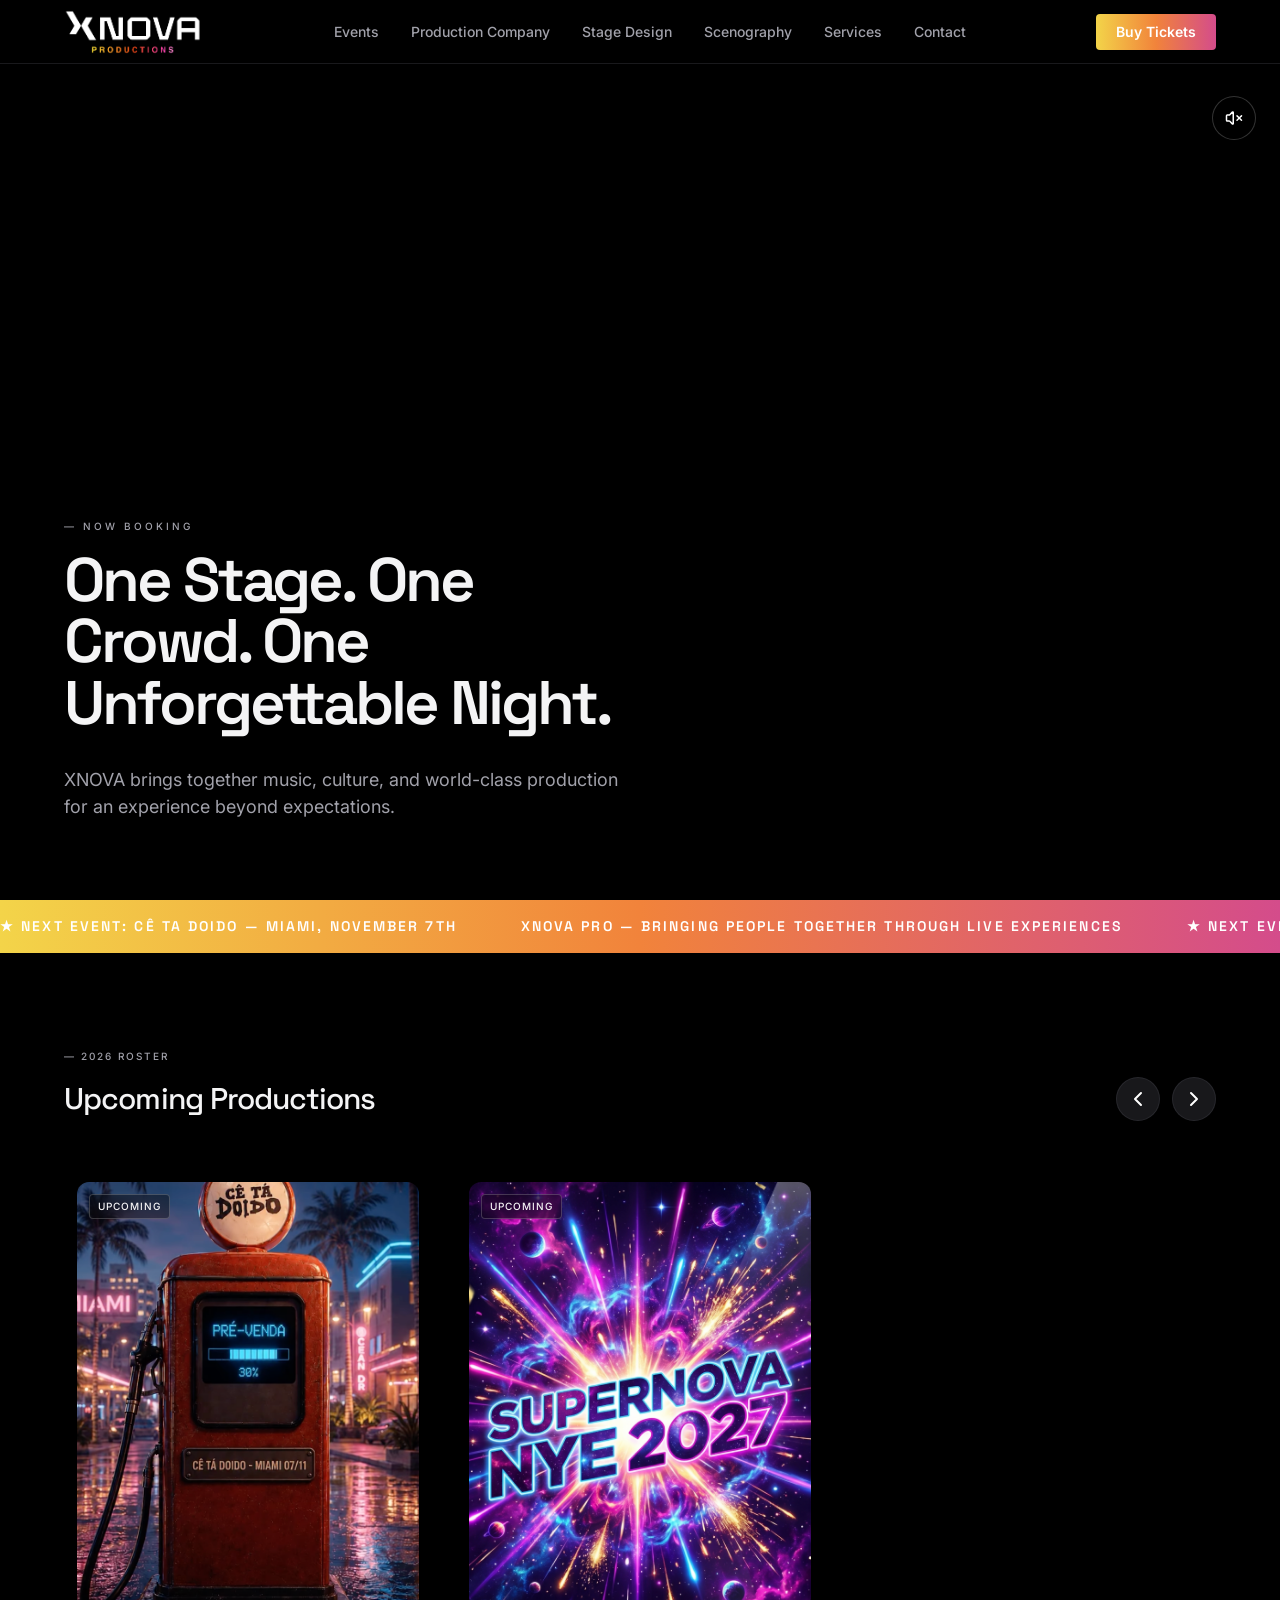
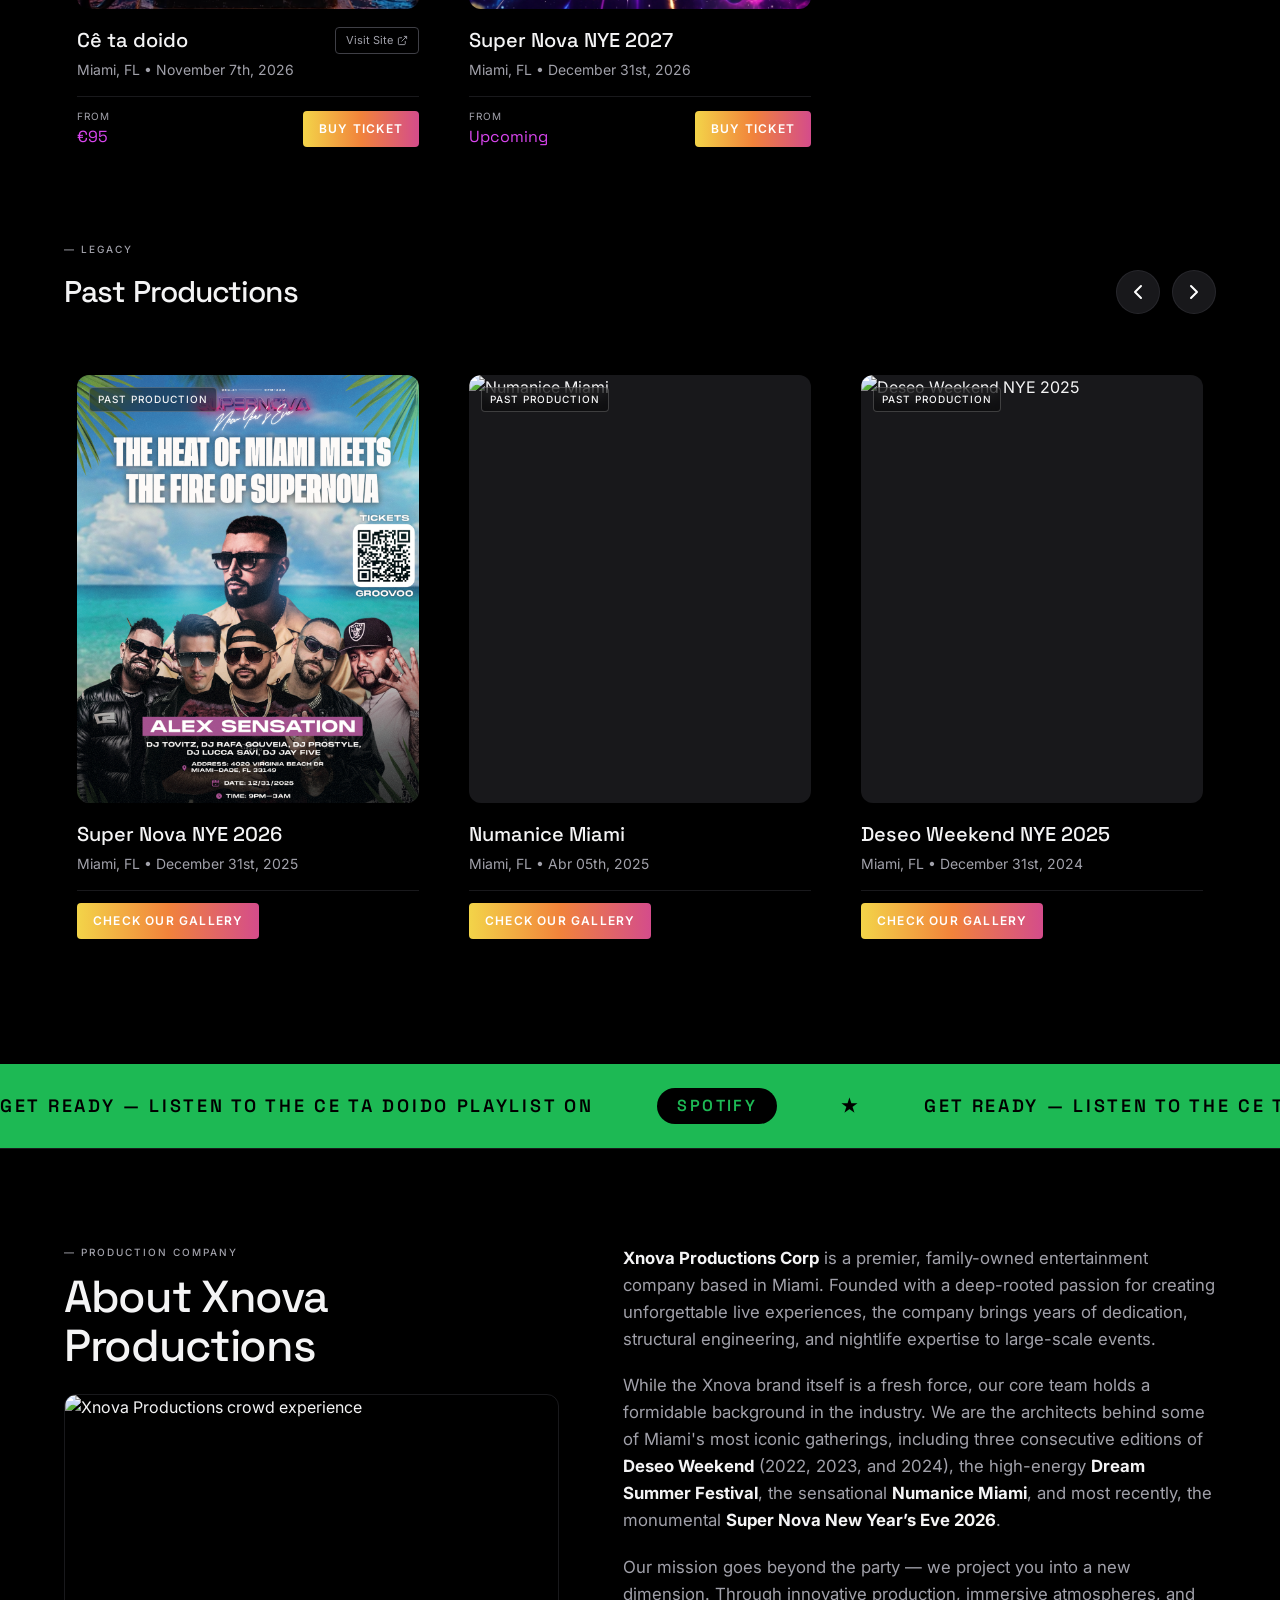
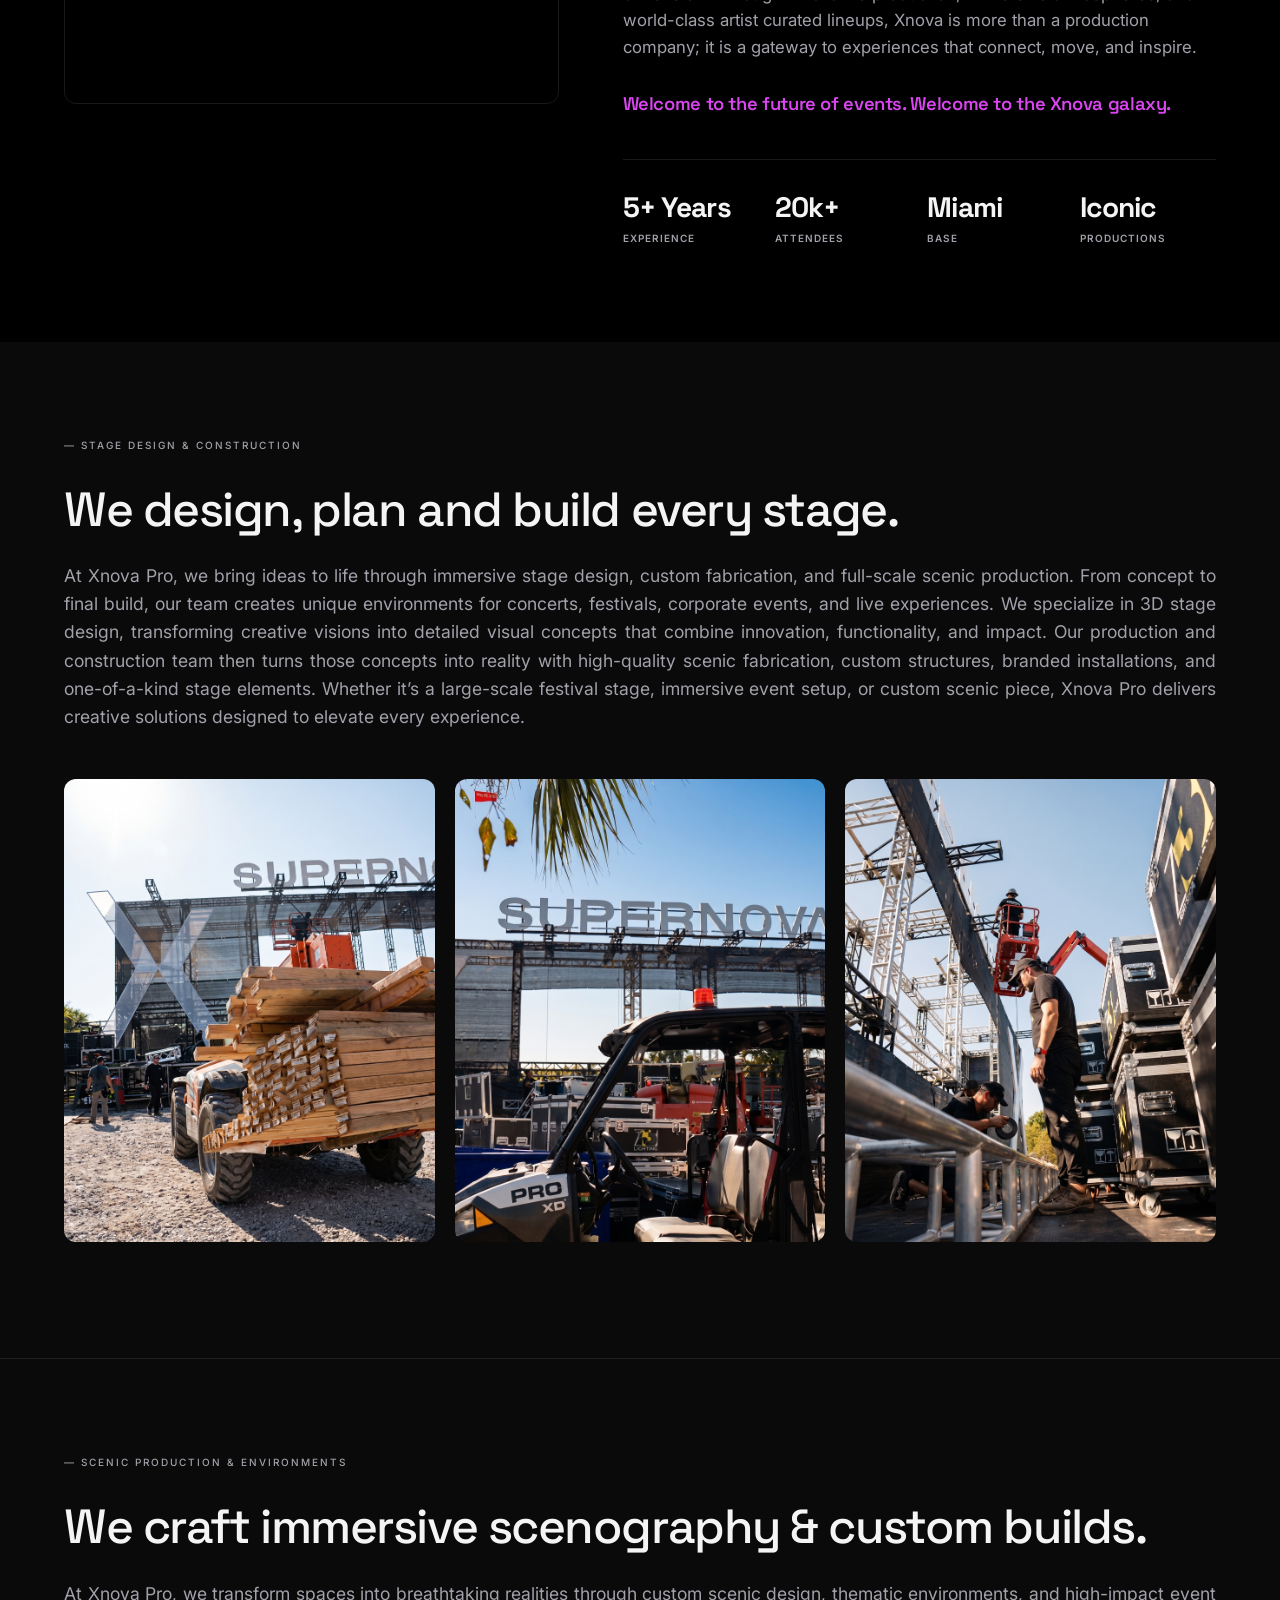
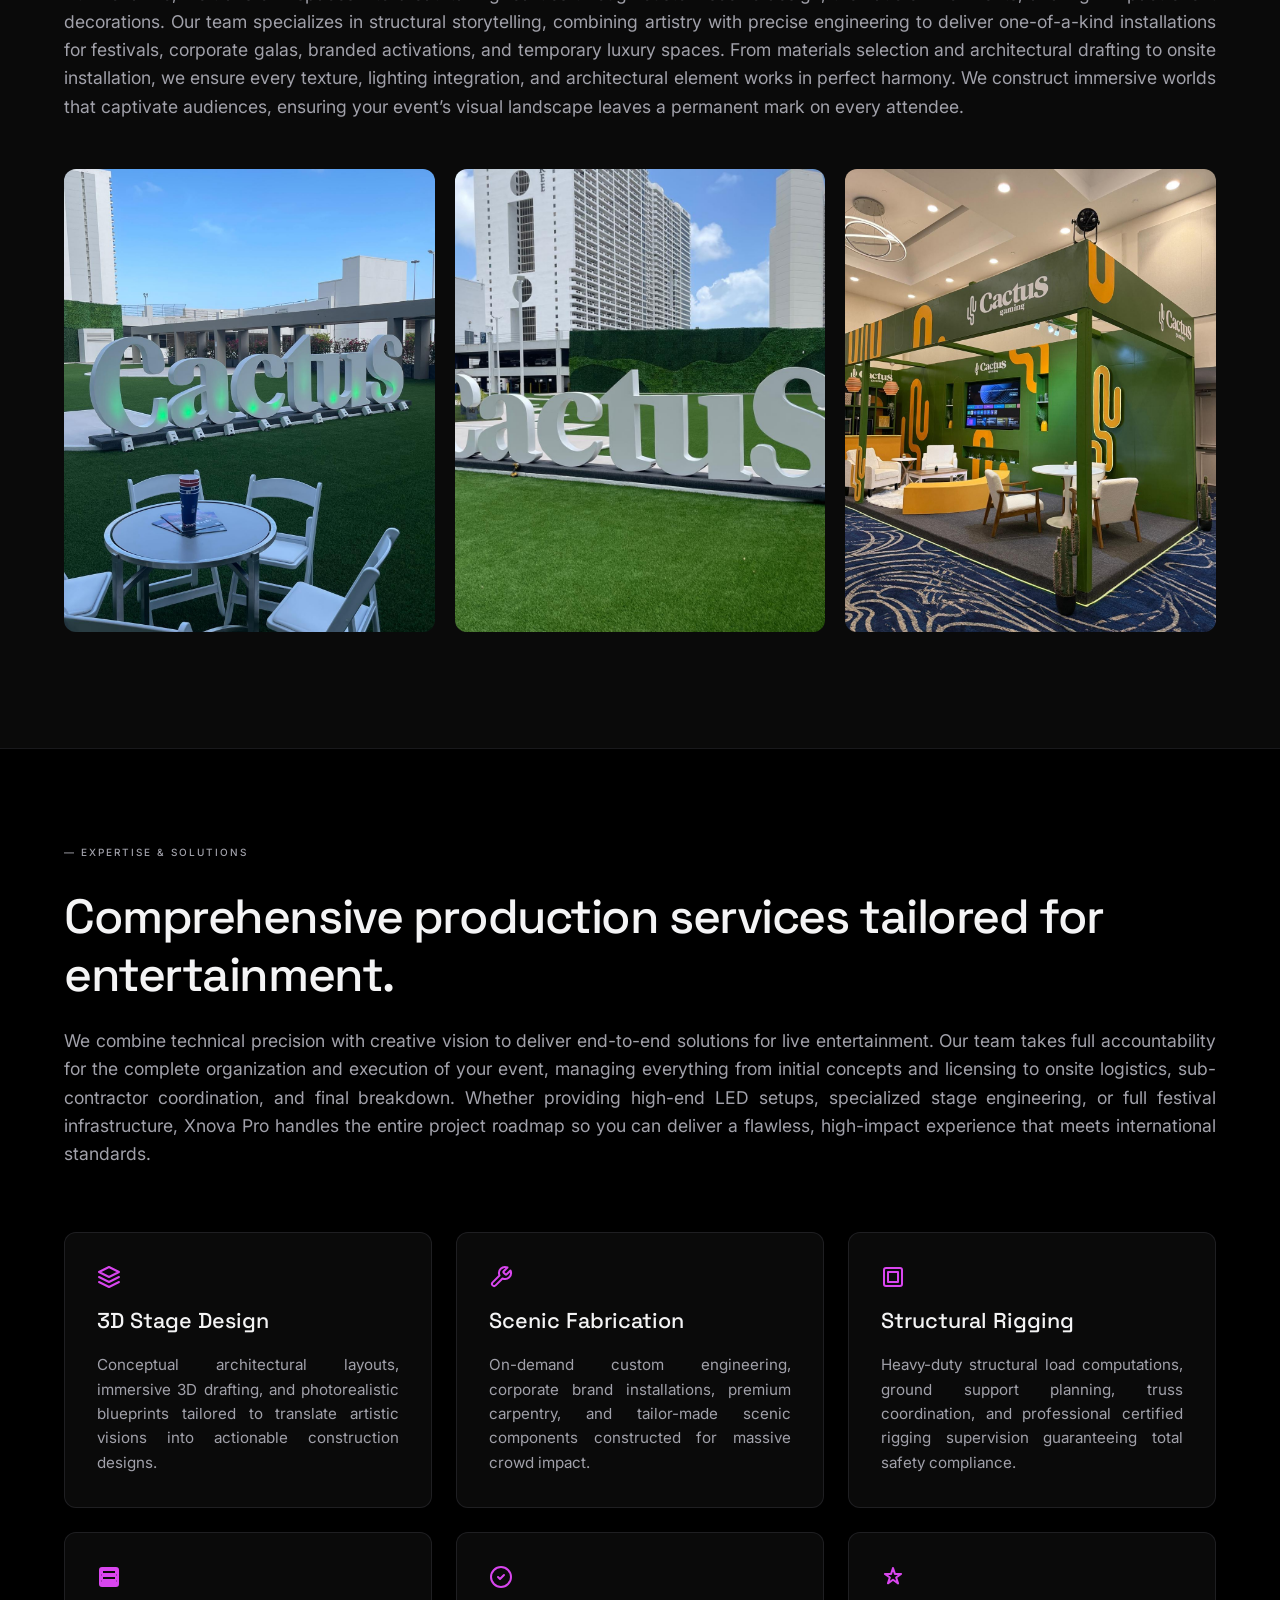
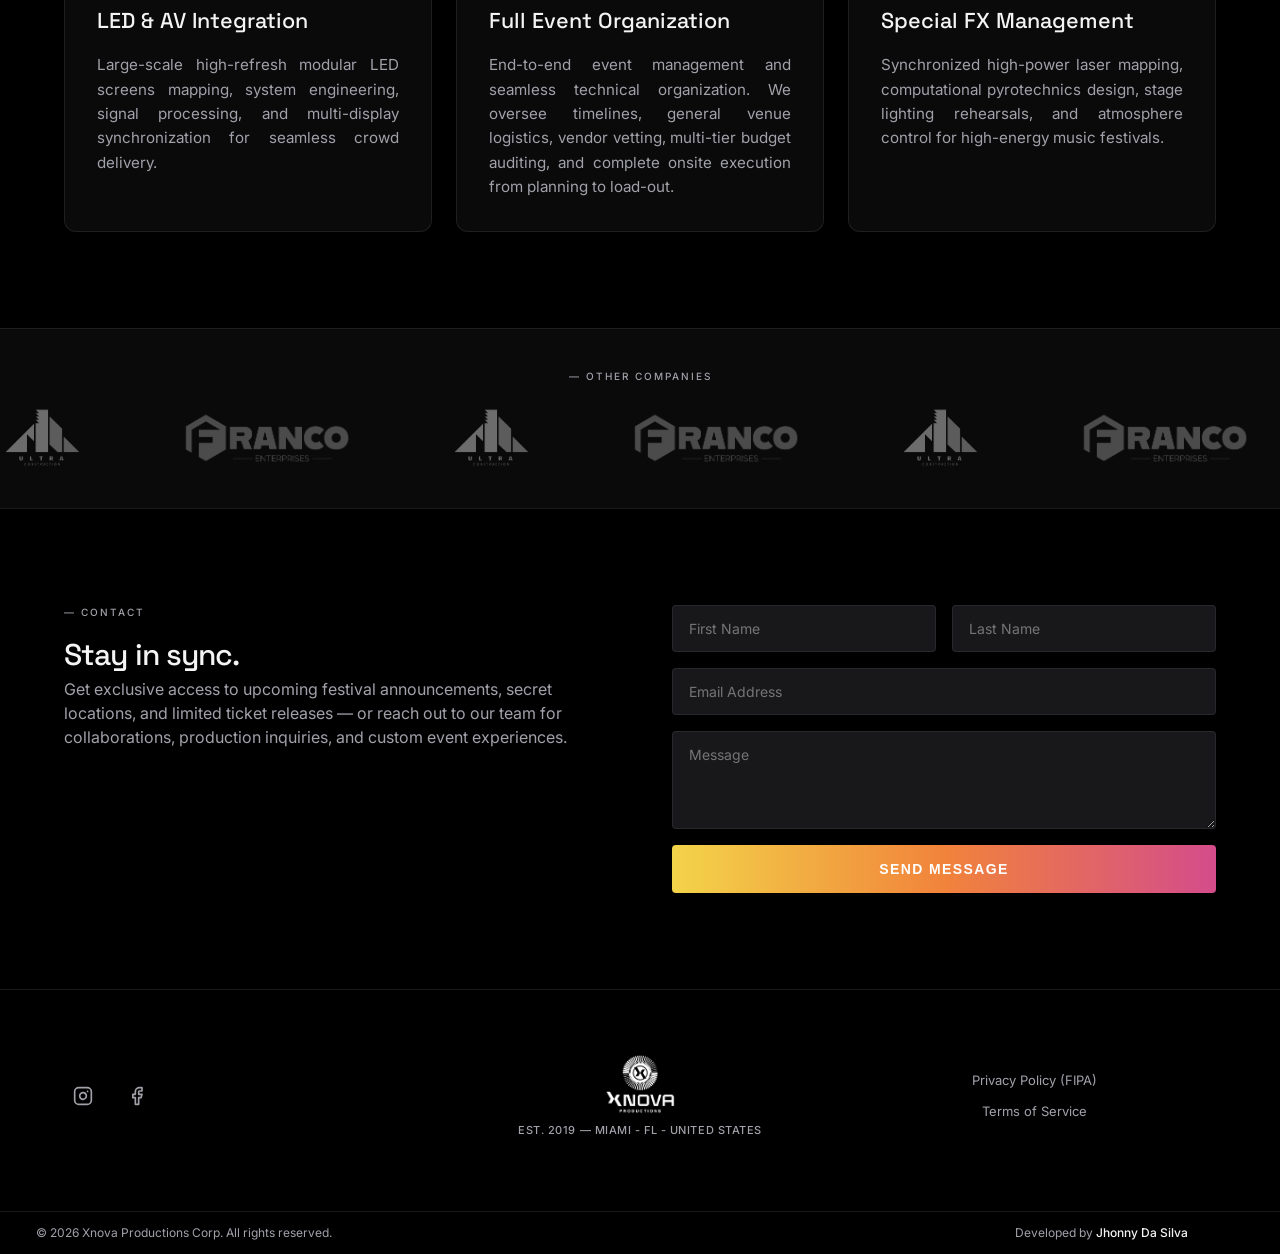
==== commit b881a65e: "feat: initialize project structure and add core landing page files" ====
--- a/index.html
+++ b/index.html
@@ -22,6 +22,8 @@
                 <a href="#events">Events</a>
                 <a href="#agency">Production Company</a>
                 <a href="#stage">Stage Design</a>
+                <a href="#scenography">Scenography</a>
+                <a href="#services">Services</a>
                 <a href="#contact">Contact</a>
             </div>
             <a href="https://usa.vaideingresso.com.br/ce-ta-doido-miami" target="_blank" rel="noopener noreferrer" class="btn-tickets">Buy Tickets</a>
@@ -59,39 +61,46 @@
     </div>
 
 <!-- EVENTS -->    
-    <section id="events" class="section-padding">
+<section id="events" class="section-padding">
         <div class="container">
             
             <div class="section-header-carousel">
                 <div class="section-header-text">
                     <p class="section-subtitle">— 2026 Roster</p>
-                    <h2 class="section-title">Upcoming & Past productions</h2>
+                    <h2 class="section-title">Upcoming Productions</h2>
                 </div>
                 <div class="carousel-controls">
-
-                    
-                    <button type="button" id="prev-btn" class="carousel-arrow" aria-label="Anterior">
+                    <button type="button" id="upcoming-prev-btn" class="carousel-arrow" aria-label="Anterior">
                         <svg xmlns="http://www.w3.org/2000/svg" width="24" height="24" viewBox="0 0 24 24" fill="none" stroke="currentColor" stroke-width="2" stroke-linecap="round" stroke-linejoin="round"><path d="m15 18-6-6 6-6"/></svg>
                     </button>
-                    <button type="button" id="next-btn" class="carousel-arrow" aria-label="Próximo">
+                    <button type="button" id="upcoming-next-btn" class="carousel-arrow" aria-label="Próximo">
                         <svg xmlns="http://www.w3.org/2000/svg" width="24" height="24" viewBox="0 0 24 24" fill="none" stroke="currentColor" stroke-width="2" stroke-linecap="round" stroke-linejoin="round"><path d="m9 18 6-6-6-6"/></svg>
                     </button>
                 </div>
             </div>
+
+            <div class="event-carousel-container" style="margin-bottom: 64px;">
+                <div class="event-carousel-track" id="upcoming-track"></div>
+            </div>
+
+            <div class="section-header-carousel">
+                <div class="section-header-text">
+                    <p class="section-subtitle">— Legacy</p>
+                    <h2 class="section-title">Past Productions</h2>
+                </div>
+                <div class="carousel-controls">
+                    <button type="button" id="past-prev-btn" class="carousel-arrow" aria-label="Anterior">
+                        <svg xmlns="http://www.w3.org/2000/svg" width="24" height="24" viewBox="0 0 24 24" fill="none" stroke="currentColor" stroke-width="2" stroke-linecap="round" stroke-linejoin="round"><path d="m15 18-6-6 6-6"/></svg>
+                    </button>
+                    <button type="button" id="past-next-btn" class="carousel-arrow" aria-label="Próximo">
+                        <svg xmlns="http://www.w3.org/2000/svg" width="24" height="24" viewBox="0 0 24 24" fill="none" stroke="currentColor" stroke-width="2" stroke-linecap="round" stroke-linejoin="round"><path d="m9 18 6-6-6-6"/></svg>
+                    </button>
+                </div>
+            </div>
             
             <div class="event-carousel-container">
-                <div class="event-carousel-track" id="carousel-track"></div>
-            </div>
-            <section id="events-portfolio-section" class="section-padding" style="display: none; border-top: 1px solid var(--border-color); background-color: #000000;">
-                <div class="container">
-                    <div class="portfolio-header" style="margin-bottom: 40px; text-align: center;">
-                        <h2 id="portfolio-section-title" style="font-family: var(--font-display); font-size: clamp(2rem, 4vw, 3rem); color: #ffffff; margin-bottom: 8px;">Event Portfolio</h2>
-                        <p style="color: var(--text-muted); font-size: 1.1rem;">Scroll down to explore the experience.</p>
-                    </div>
-                    
-                    <div class="portfolio-inline-grid" id="portfolio-inline-grid"></div>
-                </div>
-            </section>    
+                <div class="event-carousel-track" id="past-track"></div>
+            </div>
 
         </div>
     </section>
@@ -194,6 +203,148 @@
             </div>
         </div>
     </section>
+
+<!-- SCENOGRAPHY -->    
+<section id="scenography" class="section-padding bg-surface border-t">
+        <div class="container">
+            
+            <div class="stage-header-block">
+                <p class="section-subtitle">— Scenic Production & Environments</p>
+                <h2 class="section-title large-title-stage">We craft immersive scenography & custom builds.</h2>
+                <p class="stage-description-text">At Xnova Pro, we transform spaces into breathtaking realities through custom scenic design, thematic environments, and high-impact event decorations. Our team specializes in structural storytelling, combining artistry with precise engineering to deliver one-of-a-kind installations for festivals, corporate galas, branded activations, and temporary luxury spaces. From materials selection and architectural drafting to onsite installation, we ensure every texture, lighting integration, and architectural element works in perfect harmony. We construct immersive worlds that captivate audiences, ensuring your event’s visual landscape leaves a permanent mark on every attendee.</p>
+            </div>
+
+            <div class="stage-carousel-container" style="position: relative;">
+                
+                <div class="stage-carousel-controls">
+                    <button type="button" class="stage-ctrl-arrow left" id="scenography-prev-btn" aria-label="Previous scenography">
+                        <svg xmlns="http://www.w3.org/2000/svg" width="24" height="24" viewBox="0 0 24 24" fill="none" stroke="currentColor" stroke-width="2" stroke-linecap="round" stroke-linejoin="round"><polyline points="15 18 9 12 15 6"></polyline></svg>
+                    </button>
+                    <button type="button" class="stage-ctrl-arrow right" id="scenography-next-btn" aria-label="Next scenography">
+                        <svg xmlns="http://www.w3.org/2000/svg" width="24" height="24" viewBox="0 0 24 24" fill="none" stroke="currentColor" stroke-width="2" stroke-linecap="round" stroke-linejoin="round"><polyline points="9 18 15 12 9 6"></polyline></svg>
+                    </button>
+                </div>
+
+                <div class="stage-carousel-track" id="scenography-carousel-track">
+                    <div class="gallery-item"><img src="/assets/events/scenography/scenography-1.jpg
+                        " alt="Scenic production Cactus"></div>
+                    <div class="gallery-item"><img src="/assets/events/scenography/scenography-2.jpg" alt="Scenic production Cactus"></div>
+                    <div class="gallery-item"><img src="/assets/events/scenography/scenography-3.jpg" alt="Scenic production Cactus Gaming Area"></div>
+                    <div class="gallery-item"><img src="/assets/events/scenography/scenography-4.jpg" alt="Scenic production Numanice"></div>
+                    <div class="gallery-item"><img src="/assets/events/scenography/scenography-5.jpg" alt="Scenic production Deseo"></div>
+                    <div class="gallery-item"><img src="/assets/events/scenography/scenography-6.jpg" alt="Scenic production Deseo Led"></div>
+                    <div class="gallery-item"><img src="/assets/events/scenography/scenography-7.jpg" alt="Scenic production Deseo Final"></div>
+                    <div class="gallery-item"><img src="/assets/events/scenography/scenography-8.jpg" alt="Scenic production Supernova"></div>
+                </div>
+            </div>
+        </div>
+    </section>
+    
+<!-- SERVICES -->
+    <section id="services" class="section-padding border-t">
+        <div class="container">
+            
+            <div class="stage-header-block" style="margin-bottom: 64px;">
+                <p class="section-subtitle">— Expertise & Solutions</p>
+                <h2 class="section-title large-title-stage">Comprehensive production services tailored for entertainment.</h2>
+                <p class="stage-description-text">We combine technical precision with creative vision to deliver end-to-end solutions for live entertainment. Our team takes full accountability for the complete organization and execution of your event, managing everything from initial concepts and licensing to onsite logistics, sub-contractor coordination, and final breakdown. Whether providing high-end LED setups, specialized stage engineering, or full festival infrastructure, Xnova Pro handles the entire project roadmap so you can deliver a flawless, high-impact experience that meets international standards.</p>
+            </div>
+
+            <!-- GRID DE SERVIÇOS -->
+            <div class="services-grid">
+                
+                <!-- Card 1 -->
+                <div class="service-card">
+                    <div class="service-icon">
+                        <svg xmlns="http://www.w3.org/2000/svg" width="24" height="24" viewBox="0 0 24 24" fill="none" stroke="currentColor" stroke-width="2" stroke-linecap="round" stroke-linejoin="round"><polygon points="12 2 2 7 12 12 22 7 12 2"></polygon><polyline points="2 17 12 22 22 17"></polyline><polyline points="2 12 12 17 22 12"></polyline></svg>
+                    </div>
+                    <h3>3D Stage Design</h3>
+                    <p>Conceptual architectural layouts, immersive 3D drafting, and photorealistic blueprints tailored to translate artistic visions into actionable construction designs.</p>
+                </div>
+
+                <!-- Card 2 -->
+                <div class="service-card">
+                    <div class="service-icon">
+                        <svg xmlns="http://www.w3.org/2000/svg" width="24" height="24" viewBox="0 0 24 24" fill="none" stroke="currentColor" stroke-width="2" stroke-linecap="round" stroke-linejoin="round"><path d="M14.7 6.3a1 1 0 0 0 0 1.4l1.6 1.6a1 1 0 0 0 1.4 0l3.77-3.77a6 6 0 0 1-7.94 7.94l-6.91 6.91a2.12 2.12 0 0 1-3-3l6.91-6.91a6 6 0 0 1 7.94-7.94l-3.76 3.76z"></path></svg>
+                    </div>
+                    <h3>Scenic Fabrication</h3>
+                    <p>On-demand custom engineering, corporate brand installations, premium carpentry, and tailor-made scenic components constructed for massive crowd impact.</p>
+                </div>
+
+                <!-- Card 3 -->
+                <div class="service-card">
+                    <div class="service-icon">
+                        <svg xmlns="http://www.w3.org/2000/svg" width="24" height="24" viewBox="0 0 24 24" fill="none" stroke="currentColor" stroke-width="2" stroke-linecap="round" stroke-linejoin="round"><rect width="18" height="18" x="3" y="3" rx="2"></rect><path d="M7 7h10v10H7z"></path></svg>
+                    </div>
+                    <h3>Structural Rigging</h3>
+                    <p>Heavy-duty structural load computations, ground support planning, truss coordination, and professional certified rigging supervision guaranteeing total safety compliance.</p>
+                </div>
+
+                <!-- Card 4 -->
+                <div class="service-card">
+                    <div class="service-icon">
+                        <svg xmlns="http://www.w3.org/2000/svg" width="24" height="24" viewBox="0 0 24 24" fill="none" stroke="currentColor" stroke-width="2" stroke-linecap="round" stroke-linejoin="round"><path d="M5 3a2 2 0 0 0-2 2v14a2 2 0 0 0 2 2h14a2 2 0 0 0 2-2V5a2 2 0 0 0-2-2H5zm0 2h14v4H5V5zm0 6h14v4H5v-4zm0 6h14v2H5v-2z"></path></svg>
+                    </div>
+                    <h3>LED & AV Integration</h3>
+                    <p>Large-scale high-refresh modular LED screens mapping, system engineering, signal processing, and multi-display synchronization for seamless crowd delivery.</p>
+                </div>
+
+                <!-- Card 5  -->
+                <div class="service-card">
+                    <div class="service-icon">
+                        <svg xmlns="http://www.w3.org/2000/svg" width="24" height="24" viewBox="0 0 24 24" fill="none" stroke="currentColor" stroke-width="2" stroke-linecap="round" stroke-linejoin="round"><path d="M12 22c5.523 0 10-4.477 10-10S17.523 2 12 2 2 6.477 2 12s4.477 10 10 10z"></path><path d="m9 12 2 2 4-4"></path></svg>
+                    </div>
+                    <h3>Full Event Organization</h3>
+                    <p>End-to-end event management and seamless technical organization. We oversee timelines, general venue logistics, vendor vetting, multi-tier budget auditing, and complete onsite execution from planning to load-out.</p>
+                </div>
+
+                <!-- Card 6 -->
+                <div class="service-card">
+                    <div class="service-icon">
+                        <svg xmlns="http://www.w3.org/2000/svg" width="24" height="24" viewBox="0 0 24 24" fill="none" stroke="currentColor" stroke-width="2" stroke-linecap="round" stroke-linejoin="round"><path d="m12 3-1.912 5.886H3.894l4.948 3.596L6.93 18.368 12 14.772l5.07 3.596-1.912-5.886 4.948-3.596h-6.194L12 3z"></path></svg>
+                    </div>
+                    <h3>Special FX Management</h3>
+                    <p>Synchronized high-power laser mapping, computational pyrotechnics design, stage lighting rehearsals, and atmosphere control for high-energy music festivals.</p>
+                </div>
+
+            </div>
+        </div>
+    </section>
+
+<!-- PARTNERS LOGO MARQUEE -->
+    <div class="logo-marquee-wrapper">
+        <!-- title -->
+        <p class="partners-title">— Other companies</p>
+        
+        <div class="logo-marquee-track">
+            <div class="logo-marquee-content">
+                <a href="https://www.ultracorpfl.com" target="_blank" rel="noopener noreferrer" class="partner-logo-link">
+                    <img src="assets/img/ultra-construction-logo.png" alt="Ultracorp">
+                </a>
+                <a href="https://www.francoenterprisesfl.com" target="_blank" rel="noopener noreferrer" class="partner-logo-link">
+                    <img src="assets/img/franco-enterprises-logo.png" alt="Franco Enterprises">
+                </a>
+                 <a href="https://www.ultracorpfl.com" target="_blank" rel="noopener noreferrer" class="partner-logo-link">
+                    <img src="assets/img/ultra-construction-logo.png" alt="Ultracorp">
+                </a>
+                <a href="https://www.francoenterprisesfl.com" target="_blank" rel="noopener noreferrer" class="partner-logo-link">
+                    <img src="assets/img/franco-enterprises-logo.png" alt="Franco Enterprises">
+                </a>
+                <a href="https://www.ultracorpfl.com" target="_blank" rel="noopener noreferrer" class="partner-logo-link">
+                    <img src="assets/img/ultra-construction-logo.png" alt="Ultracorp">
+                </a>
+                <a href="https://www.francoenterprisesfl.com" target="_blank" rel="noopener noreferrer" class="partner-logo-link">
+                    <img src="assets/img/franco-enterprises-logo.png" alt="Franco Enterprises">
+                </a>
+                 <a href="https://www.ultracorpfl.com" target="_blank" rel="noopener noreferrer" class="partner-logo-link">
+                    <img src="assets/img/ultra-construction-logo.png" alt="Ultracorp">
+                </a>
+                <a href="https://www.francoenterprisesfl.com" target="_blank" rel="noopener noreferrer" class="partner-logo-link">
+                    <img src="assets/img/franco-enterprises-logo.png" alt="Franco Enterprises">
+                </a>                
+            </div>
+        </div>
+    </div>    
     
 <!-- CONTACT -->    
     <section id="contact" class="section-padding border-t">
--- a/style.css
+++ b/style.css
@@ -1,17 +1,17 @@
-/* VARIÁVEIS DE DESIGN GLOBAIS */
+/* GLOBAL DESIGN VARIABLES */
 :root {
     --bg-base: #000000;
     --bg-surface: #0a0a0a;
     --border-color: rgba(63, 63, 70, 0.4);
     --text-main: #f4f4f5;
     --text-muted: #a1a1aa;
-    --accent-color: #d946ef; /* Fuchsia do design original */
+    --accent-color: #d946ef;
     --spotify-color: #1DB954;
     --font-sans: 'Inter', sans-serif;
     --font-display: 'Space Grotesk', sans-serif;
 }
 
-/* RESET ELEMENTOS */
+/* ELEMENT RESET */
 * {
     box-sizing: border-box;
     margin: 0;
@@ -30,7 +30,7 @@
     overflow-x: hidden;
 }
 
-/* UTILITÁRIOS DE LAYOUT */
+/* LAYOUT UTILITIES */
 .container {
     max-width: 1200px;
     margin: 0 auto;
@@ -95,8 +95,8 @@
 }
 
 .logo-img {
-    height: 48px;       /* Controla a altura da logo no topo */
-    width: auto;        /* Mantém a proporção correta da imagem */
+    height: 48px;      
+    width: auto;        
     display: block;
 }
 
@@ -127,20 +127,16 @@
     height: 36px;
     line-height: 36px;
     padding: 0 20px;
-    
-    /* Gradiente idêntico no fundo */
     background: linear-gradient(90deg, #f3d449 0%, #f1833b 50%, #d44c8b 100%);
-    color: #ffffff; /* Texto branco */
-    
+    color: #ffffff; 
     font-size: 0.875rem;
-    font-weight: 600; /* Texto um pouco mais firme */
+    font-weight: 600;
     text-decoration: none;
     border-radius: 4px;
     display: inline-block;
     transition: transform 0.2s, opacity 0.2s;
 }
 
-/* Efeito sutil ao passar o mouse (aumenta de tamanho de leve) */
 .btn-tickets:hover {
     transform: scale(1.02);
     opacity: 0.95;
@@ -228,15 +224,11 @@
     color: var(--text-muted);
 }
 
-/* MARQUEE ANIMAÇÃO (FAIXA INTEIRA) */
+/* MARQUEE ANIMATION (FULL ROW) */
 .marquee-wrapper {
     overflow: hidden;
     padding: 16px 0;
-    
-    /* Aplica o gradiente de fundo (Amarelo -> Laranja -> Rosa) */
     background: linear-gradient(90deg, #f3d449 0%, #f1833b 50%, #d44c8b 100%);
-    
-    /* Remove as bordas antigas para o gradiente ficar limpo */
     border: none; 
 }
 
@@ -257,15 +249,13 @@
     align-items: center;
 }
 
-/* O TEXTO QUE FICA DENTRO DA FAIXA */
+/* TEXT CONTENT WITHIN THE MARQUEE ROW */
 .marquee-content span {
     font-family: var(--font-display);
     font-size: 0.875rem;
     font-weight: 600;
     text-transform: uppercase;
     letter-spacing: 0.15em;
-    
-    /* Cor do texto. Branco (ou #000000 se preferir o texto preto) */
     color: #ffffff; 
 }
 
@@ -274,7 +264,7 @@
     100% { transform: translateX(-50%); }
 }
 
-/* SEÇÃO CABEÇALHOS */
+/* HEADERS SECTION */
 .section-header {
     margin-bottom: 64px;
 }
@@ -304,7 +294,7 @@
     margin-bottom: 48px;
 }
 
-/* CARROSSEL DE EVENTOS REVISADO (CORREÇÃO DE TAMANHO GIGANTE) */
+/* REVISED EVENTS CAROUSEL (OVERSIZED LIMIT FIX) */
 .section-header-carousel {
     display: flex;
     justify-content: space-between;
@@ -337,13 +327,13 @@
     border-color: #71717a;
 }
 
-/* CONTAINER QUE ESCONDE O SCROLL ORIGINAL */
+/* CONTAINER CLIPPING THE ORIGINAL SCROLLBAR */
 .event-carousel-container {
     width: 100%;
     overflow: hidden;
 }
 
-/* A FAIXA ONDE OS CARDS FICAM ALINHADOS LADO A LADO */
+/* HORIZONTAL TRACK ALIGNING CARDS SIDE-BY-SIDE */
 .event-carousel-track {
     display: flex;
     gap: 24px;
@@ -352,24 +342,24 @@
     padding-bottom: 16px;
     width: 100%;
     
-    /* Esconde a barra de rolagem no Chrome, Safari e Opera */
+    /* Hides default scrollbars for Chrome, Safari, Opera and Firefox */
     scrollbar-width: none; /* Firefox */
 }
 
 .event-carousel-track::-webkit-scrollbar {
-    display: none; /* Chrome e Safari */
-}
-
-/* LARGURA CONTROLADA DOS CARDS NO CARROSSEL (TRAVA CONTRA TAMANHO GIGANTE) */
+    display: none; /* Chrome and Safari */
+}
+
+/* CONTROLLED CARD WIDTH WITHIN CAROUSEL (PREVENTS GIGANTIC SIZING) */
 .event-carousel-track .event-card {
-    flex: 0 0 100%; /* Celular: 1 card por linha ocupando 100% */
+    flex: 0 0 100%; /* Mobile: 1 card per row taking 100% width */
     width: 100%;
     max-width: 100%;
 }
 
 @media (min-width: 640px) {
     .event-carousel-track .event-card {
-        flex: 0 0 calc(50% - 12px); /* Tablet: 2 Cards por tela */
+        flex: 0 0 calc(50% - 12px); /* Tablet: 2 cards viewport */
         width: calc(50% - 12px);
         max-width: calc(50% - 12px);
     }
@@ -377,7 +367,7 @@
 
 @media (min-width: 1024px) {
     .event-carousel-track .event-card {
-        flex: 0 0 calc(33.333% - 16px); /* Desktop: 3 Cards perfeitos alinhados */
+        flex: 0 0 calc(33.333% - 16px); /* Desktop: 3 cards row layout */
         width: calc(33.333% - 16px);
         max-width: calc(33.333% - 16px);
     }
@@ -399,7 +389,7 @@
 .card-image-wrapper {
     position: relative;
     width: 100%;
-    aspect-ratio: 4 / 5; /* Proporção de poster vertical elegante */
+    aspect-ratio: 4 / 5;
     overflow: hidden;
     border-radius: 12px;
     background-color: #18181b;
@@ -409,7 +399,7 @@
 .card-image-wrapper img {
     width: 100%;
     height: 100%;
-    object-fit: cover; /* Faz a imagem preencher o contêiner perfeitamente sem esticar */
+    object-fit: cover;
     transition: transform 0.7s;
 }
 
@@ -500,11 +490,8 @@
 .btn-buy {
     height: 36px;
     padding: 0 16px;
-    
-    /* Mesmo gradiente no fundo */
     background: linear-gradient(90deg, #f3d449 0%, #f1833b 50%, #d44c8b 100%);
-    color: #ffffff !important; /* Força o texto a ficar branco, ignorando a cor padrão de links */
-    
+    color: #ffffff !important;
     border: none;
     font-size: 12px;
     font-weight: 600;
@@ -513,11 +500,11 @@
     border-radius: 4px;
     cursor: pointer;
     
-    /* AJUSTES CRUTIAIS PARA A TAG <a> REPRODUZIR O COMPORTAMENTO DE BOTÃO: */
-    display: inline-flex;       /* Permite alinhar o texto perfeitamente */
-    align-items: center;        /* Alinha o texto no centro verticalmente */
-    justify-content: center;    /* Alinha o texto no centro horizontalmente */
-    text-decoration: none;      /* Remove aquele sublinhado padrão de links */
+    /* CRITICAL FLEX CONTROLS TO FORWARD BUTTON STYLE BEHAVIOR ON AN <a> TAG */
+    display: inline-flex;      
+    align-items: center;       
+    justify-content: center; 
+    text-decoration: none;  
     
     transition: transform 0.2s, opacity 0.2s;
 }
@@ -527,7 +514,7 @@
     opacity: 0.95;
 }
 
-/* BANNER SPOTIFY */
+/* SPOTIFY BANNER */
 .spotify-banner {
     background-color: var(--spotify-color);
     padding: 24px 0;
@@ -548,45 +535,44 @@
     font-size: 1rem !important;
 }
 
-/* AJUSTE PARA O LINK DO SPOTIFY OCUPAR A FAIXA TODA */
+/* ADJUSTMENT FOR SPOTIFY LINK LINK WRAPPER TO OCCUPY FULL LAYOUT BAND WIDTH */
 .spotify-link-wrapper {
-    text-decoration: none; /* Remove qualquer sublinhado indesejado */
-    display: block;        /* Força o link a pegar toda a largura e altura da faixa */
-    cursor: pointer;       /* Faz o ponteiro do mouse virar a "mãozinha" de clique */
-}
-
-/* Efeito opcional: deixa a faixa levemente mais brilhante ao passar o mouse */
+    text-decoration: none;
+    display: block;
+    cursor: pointer;
+}
+
+/* Brightness hover filter adjustment */
 .spotify-link-wrapper:hover .spotify-banner {
     filter: brightness(1.5);
     transition: filter 0.2s ease;
 }
 
-/* DESIGN DA NOVA SEÇÃO ABOUT */
 .about-split-grid {
     display: grid;
     gap: 48px;
-    grid-template-columns: 1fr; /* 1 coluna no celular */
+    grid-template-columns: 1fr; /* 1 column grid on mobile viewports */
 }
 
 @media (min-width: 992px) {
     .about-split-grid {
-        grid-template-columns: 1fr 1.2fr; /* Duas colunas equilibradas no PC */
+        grid-template-columns: 1fr 1.2fr; /* Balanced 2-column layout on desktop screens */
         gap: 64px;
     }
 }
 
-/* Título Customizado */
+/* Custom Headline Typography Layout */
 .large-title-about {
     font-size: clamp(2rem, 4vw, 2.8rem);
     line-height: 1.1;
     margin-bottom: 24px;
 }
 
-/* CAIXA DA FOTO DESTACADA */
+/* FEATURED WORK IMAGE WRAPPER CONTEXT CONTAINER */
 .about-image-wrapper {
     position: relative;
     width: 100%;
-    aspect-ratio: 16 / 10; /* Formato wide cinematográfico */
+    aspect-ratio: 16 / 10; /* Panoramic widescreen aesthetic framing */
     border-radius: 12px;
     overflow: hidden;
     border: 1px solid var(--border-color);
@@ -599,7 +585,7 @@
     object-fit: cover;
 }
 
-/* Efeito de sombra escura na foto para combinar com a identidade do site */
+/* Soft dark overlay mask layer matching dark brand framework formatting rules */
 .about-image-overlay {
     position: absolute;
     inset: 0;
@@ -607,7 +593,7 @@
     pointer-events: none;
 }
 
-/* FORMATAÇÃO DOS PARÁGRAFOS DA HISTÓRIA */
+/* STORY TEXT PARAGRAPH STRUCTURE ARRANGEMENT */
 .about-story-text {
     display: flex;
     flex-direction: column;
@@ -624,7 +610,6 @@
     color: var(--text-main);
 }
 
-/* Frase de efeito final com a cor fúcsia da marca */
 .galaxy-welcome {
     font-family: var(--font-display);
     color: var(--accent-color) !important;
@@ -634,73 +619,52 @@
     margin-top: 8px;
 }
 
-/* NOVA GRID DE NÚMEROS ABAIXO DO TEXTO */
-/* CONTAINER DAS ESTATÍSTICAS (OCUPA 100% DA LARGURA DA COLUNA) */
-/* DESIGN DA SEÇÃO ABOUT */
+/* DATA STATS COUNTER ROWS & BLOCKS DESIGN GRID SYSTEM */
 .about-split-grid {
     display: grid;
     gap: 48px;
     grid-template-columns: 1fr;
-    align-items: start; /* Garante que as duas colunas comecem alinhadas pelo topo */
+    align-items: start; /* Keeps columns pinned top-aligned with each other */
 }
 
 @media (min-width: 992px) {
     .about-split-grid {
-        grid-template-columns: 1fr 1.2fr; /* Lado esquerdo (foto) e Lado direito (texto) */
+        grid-template-columns: 1fr 1.2fr; /* Left (Media Assets Context) and Right (Copy Blocks) */
         gap: 64px;
     }
 }
 
-/* CONTAINER DAS ESTATÍSTICAS (AGORA RESTRITO À COLUNA DA DIREITA) */
-/* DESIGN DA SEÇÃO ABOUT */
-.about-split-grid {
+/* STATS MATRIX LAYOUT STRUCTURE (4 EQUAL COLUMNS) */
+.about-stats-grid {
+    width: 100%;
     display: grid;
-    gap: 48px;
-    grid-template-columns: 1fr;
-    align-items: start; /* Garante que as duas colunas comecem alinhadas pelo topo */
-}
-
-@media (min-width: 992px) {
-    .about-split-grid {
-        grid-template-columns: 1fr 1.2fr; /* Lado esquerdo (foto) e Lado direito (texto) */
-        gap: 64px;
-    }
-}
-
-/* CONTAINER DAS ESTATÍSTICAS (AGORA RESTRITO À COLUNA DA DIREITA) */
-/* CONTAINER DAS ESTATÍSTICAS (DIVIDIDO EM 4 COLUNAS PERFEITAS) */
-.about-stats-grid {
-    width: 100%;
-    
-    /* Mudamos para Grid para ter controle total do espaço */
-    display: grid;
-    grid-template-columns: repeat(4, 1fr); /* Divide a linha em 4 colunas idênticas (25% cada) */
-    gap: 16px; /* Espaço fixo e seguro entre as colunas */
+    grid-template-columns: repeat(4, 1fr); /* Divides grid line row into 4 uniform columns (25% each) */
+    gap: 16px; /* Fixed spacing gaps between statistics nodes cells */
     
     border-top: 1px solid var(--border-color);
     padding-top: 32px;
     margin-top: 40px;
 }
 
-/* CADA ITEM DA STAT */
+/* STAT PIECE CONTAINER BLOCK SETUP */
 .about-stat-item {
     display: flex;
     flex-direction: column;
     gap: 8px;
-    text-align: left; /* Alinha o texto na esquerda de cada uma das 4 colunas */
-}
-
-/* O NÚMERO principal */
+    text-align: left; /* Left aligns layout text elements inside row modules matrices */
+}
+
+/* MATRICES NUMBER HEADLINE LAYOUT ATTRIBUTES */
 .about-stat-number {
     font-family: var(--font-display);
-    font-size: clamp(1.5rem, 2.2vw, 2rem); /* Tamanho ajustado para caber na coluna de 25% */
+    font-size: clamp(1.5rem, 2.2vw, 2rem); /* Scaled safely to reside inside 25% spacing thresholds */
     font-weight: 700;
     color: var(--text-main);
-    line-height: 1.1; /* Dá um leve respiro caso quebre em duas linhas */
+    line-height: 1.1; /* Controls margin thresholds over two line wraps if triggered */
     letter-spacing: -0.03em;
 }
 
-/* A LEGENDA do número */
+/* COUNTER MATRIX DESCRIPTION CAPTION LABEL SPECIFICATION */
 .about-stat-label {
     font-size: 10px;
     font-weight: 600;
@@ -709,37 +673,41 @@
     color: var(--text-muted);
 }
 
-/* AJUSTE RESPONSIVO PARA CELULARES */
+/* RESPONSIVE RESPONSIVENESS OVERRIDES FOR DEVICE VIEWPORTS */
 @media (max-width: 640px) {
     .about-stats-grid {
-        grid-template-columns: repeat(2, 1fr); /* No celular vira 2 colunas e 2 linhas */
+        grid-template-columns: repeat(2, 1fr); /* Splits into 2x2 grid system on smartphone screens */
         gap: 24px 16px;
     }
 }
 
-/* BLOCO DE TEXTO DO STAGE DESIGN */
 .stage-header-block {
     display: flex;
     flex-direction: column;
     gap: 16px;          
-    max-width: 900px;   
+    width: 100%;        
+    max-width: 100%;    
     margin-bottom: 48px; 
-}
-
+    text-align: justify;
+}
+
+/* Bold section titles parameters */
 .large-title-stage {
     font-family: var(--font-display);
     font-size: clamp(2rem, 4vw, 3rem);
     line-height: 1.2;
     margin-bottom: 8px;
+    text-align: left;   
 }
 
 .stage-description-text {
     font-size: 1.1rem;
     line-height: 1.6;
     color: var(--text-muted);
-}
-
-/* ALINHAMENTO DOS BOTÕES DO STAGE */
+    width: 100%;     
+}
+
+/* STAGE CONTROLS ALIGNMENT FIX */
 .stage-carousel-controls-wrapper {
     display: flex;
     justify-content: flex-end; 
@@ -747,32 +715,32 @@
     width: 100%;
 }
 
-/* CAIXA QUE LIMITA E CORTA O QUE PASSA DA TELA */
+/* CLIPPING BLOCK SLIDER CONTAINER LAYER */
 .stage-carousel-container {
     width: 100%;
     overflow: hidden;
     position: relative;
 }
 
-/* A FAIXA HORIZONTAL DAS FOTOS (FORÇANDO O FLEX) */
+/* HORIZONTAL CAROUSEL PHOTO RAIL SLIDER TRACK TRUSS MAPPING (FORCING FLEX FLOW ROW RULES) */
 .stage-carousel-track {
-    display: flex !important; /* Força a ficar na horizontal */
+    display: flex !important; /* Locks layout context processing into horizontal rendering directions */
     flex-direction: row !important;
     gap: 20px;
     overflow-x: auto;
     scroll-behavior: smooth;
     padding-bottom: 20px;
     width: 100%;
-    scrollbar-width: none; /* Oculta no Firefox */
+    scrollbar-width: none; /* Hides system native scrollbars inside Gecko Mozilla engines code */
 }
 
 .stage-carousel-track::-webkit-scrollbar {
-    display: none; /* Oculta no Chrome/Safari */
-}
-
-/* TRAVA DE TAMANHO PARA AS FOTOS NÃO FICAREM GIGANTES */
+    display: none; /* Disables standard engine visible slider nodes on Webkit browsers */
+}
+
+/* SIZE BOUNDARY LIMIT ADJUSTMENT PARAMETERS SAFEGUARDING MEDIA SIZE RUNAWAYS */
 .stage-carousel-track .gallery-item {
-    flex: 0 0 85% !important; /* Impede o item de esticar ou encolher */
+    flex: 0 0 85% !important; /* Disables flexible component shrinking or widening scaling loops */
     width: 85%;
     max-width: 85%;
     aspect-ratio: 4 / 5;
@@ -781,7 +749,7 @@
     background-color: #18181b;
 }
 
-/* Tablets (2 fotos por tela) */
+/* Tablets (2 layout cells viewport matrix limits) */
 @media (min-width: 640px) {
     .stage-carousel-track .gallery-item {
         flex: 0 0 calc(50% - 10px) !important;
@@ -790,7 +758,7 @@
     }
 }
 
-/* STAGE Computadores (3 fotos perfeitas por tela, o resto corre pra direita) */
+/* Desktop computers views metrics (3 perfect elements per structural grid line section) */
 @media (min-width: 1024px) {
     .stage-carousel-track .gallery-item {
         flex: 0 0 calc(33.333% - 13.3px) !important;
@@ -799,7 +767,7 @@
     }
 }
 
-/* GARANTE QUE A IMAGEM PREENCHA O QUADRANTE SEM VAZAR */
+/* STABILIZES INTERNAL IMG RENDERING BEHAVIORS REMOVING CHROMATIC ARTIFACT BLEED-OUTS */
 .stage-carousel-track .gallery-item img {
     width: 100% !important;
     height: 100% !important;
@@ -812,20 +780,18 @@
     transform: scale(1.05);
 }
 
-/* ========================================================
-   CONTROLES DE SETAS DO CARROSSEL DE STAGE DESIGN
-   ======================================================== */
+/* STAGE DESIGN CAROUSEL FLOATING NATIVE BUTTON ARROWS */
 .stage-carousel-container {
     position: relative;
     width: 100%;
 }
 
-/* Base do botão redondo flutuante */
+/* Floating round circular button core wrapper elements blueprint styles */
 .stage-ctrl-arrow {
     position: absolute;
     top: 50%;
     transform: translateY(-50%);
-    background: rgba(11, 11, 12, 0.7); /* Mesma cor do fundo do rights */
+    background: rgba(11, 11, 12, 0.7);
     border: 1px solid rgba(255, 255, 255, 0.08);
     color: #ffffff;
     width: 48px;
@@ -836,17 +802,17 @@
     justify-content: center;
     cursor: pointer;
     z-index: 100;
-    opacity: 0; /* Começa oculto e elegante */
+    opacity: 0;
     transition: all 0.3s cubic-bezier(0.16, 1, 0.3, 1);
     backdrop-filter: blur(4px);
 }
 
-/* Faz as setas surgirem suavemente ao passar o mouse sobre o container da galeria */
+/* Drives smooth fade in transitions of navigation nodes when hovering structural carousels containers */
 .stage-carousel-container:hover .stage-ctrl-arrow {
     opacity: 1;
 }
 
-/* Posicionamento nas extremidades */
+/* Boundary position assignments metrics variables mapping */
 .stage-ctrl-arrow.left {
     left: 8px;
 }
@@ -855,14 +821,14 @@
     right: 8px;
 }
 
-/* Efeito Hover Individual */
+/* Custom interactive hover enhancements animations matrix overrides */
 .stage-ctrl-arrow:hover {
     background: #000000;
     border-color: rgba(255, 255, 255, 0.3);
     transform: translateY(-50%) scale(1.08);
 }
 
-/* Ajuste responsivo para telas menores (celular não tem hover, então deixa visível e menor) */
+/* Mobile responsive parameters (Touch devices lack true hovers, hence rendered permanently active) */
 @media (max-width: 768px) {
     .stage-ctrl-arrow {
         opacity: 1;
@@ -873,7 +839,129 @@
     .stage-ctrl-arrow.right { right: 8px; }
 }
 
-/* CONTATO FORMULÁRIO */
+/* SERVICES SECTION GRID & NODE PRESENTATION BLOCKS STYLING */
+.services-grid {
+    display: grid;
+    grid-template-columns: repeat(1, 1fr); /* 1 column format configuration on smaller displays */
+    gap: 24px;
+    width: 100%;
+}
+
+/* Tablets (2 layout cells track configurations metrics split) */
+@media (min-width: 640px) {
+    .services-grid {
+        grid-template-columns: repeat(2, 1fr);
+    }
+}
+
+/* Wide screens displays processing (3 clean aligned card nodes structures) */
+@media (min-width: 1024px) {
+    .services-grid {
+        grid-template-columns: repeat(3, 1fr);
+    }
+}
+
+/* Core Service Item Card Shell formatting specs variables */
+.service-card {
+    background-color: var(--bg-surface);
+    border: 1px solid var(--border-color);
+    border-radius: 12px;
+    padding: 32px;
+    display: flex;
+    flex-direction: column;
+    gap: 16px;
+    text-align: justify;
+    transition: border-color 0.3s ease, background-color 0.3s ease, transform 0.3s ease;
+}
+
+
+.service-card:hover {
+    border-color: rgba(217, 70, 239, 0.4); 
+    background-color: rgba(24, 24, 27, 0.4);
+    transform: translateY(-4px);
+}
+
+.service-icon {
+    color: var(--accent-color);
+    display: flex;
+    align-items: center;
+    width: max-content;
+}
+
+
+.service-card h3 {
+    font-family: var(--font-display);
+    font-size: 1.35rem;
+    font-weight: 500;
+    color: var(--text-main);
+    text-align: left;
+}
+
+.service-card p {
+    font-size: 0.95rem;
+    line-height: 1.6;
+    color: var(--text-muted);
+}
+
+/* LOGO MARQUEE ENDLESS LOGO INFINITE LOOP MARQUEE CAROUSEL */
+.logo-marquee-wrapper {
+    background-color: var(--bg-surface); 
+    border-top: 1px solid var(--border-color);
+    padding: 40px 0;
+    overflow: hidden;
+    width: 100%;
+}
+
+.partners-title {
+    font-size: 10px;
+    font-weight: 500;
+    text-transform: uppercase;
+    letter-spacing: 0.2em;
+    color: var(--text-muted);
+    text-align: center;
+    margin-bottom: 24px;
+}
+
+.logo-marquee-track {
+    display: flex;
+    width: max-content;
+    animation: marqueeAnimation 25s linear infinite;
+}
+
+.logo-marquee-content {
+    display: flex;
+    align-items: center;
+    gap: 96px;
+    padding-right: 96px;
+}
+
+.partner-logo-link {
+    display: block;
+    cursor: pointer;
+    transition: transform 0.3s ease;
+}
+
+.partner-logo-link img {
+    height: 60px;
+    width: auto; 
+    object-fit: contain;
+    display: block;
+    filter: grayscale(100%);
+    opacity: 0.4;
+    transition: filter 0.3s ease, opacity 0.3s ease;
+}
+
+/* Interactive focus triggers mapping animations properties variables actions */
+.partner-logo-link:hover {
+    transform: scale(1.05); /* Soft scaling zoom expansion feed */
+}
+
+.partner-logo-link:hover img {
+    filter: grayscale(0%); /* Restores true native corporate hex asset color profile mappings specs */
+    opacity: 1;            /* Restores full visual contrast opacity density levels channel */
+}
+
+/* CONTACT FORM */
 .contact-form {
     display: flex;
     flex-direction: column;
@@ -908,9 +996,9 @@
 
 .btn-submit {
     height: 48px;
-    /* Correção: Mudado background-color para background para aceitar o linear-gradient */
+
     background: linear-gradient(90deg, #f3d449 0%, #f1833b 50%, #d44c8b 100%);
-    color: #ffffff; /* Texto branco para dar contraste premium com o gradiente */
+    color: #ffffff;
     border: none;
     border-radius: 4px;
     font-weight: 600;
@@ -927,9 +1015,6 @@
 }
 
 /* FOOTER */
-/* ========================================================
-   ESTILIZAÇÃO DO FOOTER PREMIUM (XNOVA CORP)
-   ======================================================== */
 .main-footer {
     background-color: #000000;
     border-top: 1px solid var(--border-color);
@@ -938,7 +1023,7 @@
     width: 100%;
 }
 
-/* Grid principal de 3 colunas */
+/* Main 3-column architecture layout configuration model rules */
 .footer-grid {
     display: grid;
     grid-template-columns: 1fr;
@@ -949,40 +1034,40 @@
 
 @media (min-width: 768px) {
     .footer-grid {
-        grid-template-columns: 1fr 1fr 1fr; /* Marca na esq, links centro, redes na dir */
-    }
-}
-
-/* Coluna 2: Logo */
+        grid-template-columns: 1fr 1fr 1fr; /* Brand leftwards / links coordinates center / social networks rightwards */
+    }
+}
+
+/* Column 2: Core Logo node item values formatting */
 .footer-logo-img {
-    height: 60px; /* Aumentado consideravelmente o tamanho da logo */
+    height: 60px; /* Noticeable scale enhancement amplifying emblem layout visibility parameters */
     width: auto;
     display: block;
-    object-fit: contain;/* Centraliza a imagem horizontalmente */
+    object-fit: contain; /* Centers logo elements evenly inline horizontally along target lines row modules */
     margin-left: auto;
     margin-right: auto;
-    margin-bottom: 8px; /* Espaço entre a logo e o texto abaixo */
-}
-
-/* Garante a centralização de todo o bloco da marca e textos */
+    margin-bottom: 8px; /* Safe padding block depth partitioning emblem node from secondary text details blocks underneath */
+}
+
+/* Ensures layout symmetry centers full branding blocks collections seamlessly */
 .footer-brand-col {
     display: flex;
     flex-direction: column;
-    align-items: center; /* Alinha tudo ao centro */
-    text-align: center; /* Centraliza o texto dentro dos parágrafos */
-}
-
-/* Mantém o texto de localização com o estilo fosco */
+    align-items: center; /* Resolves absolute symmetry alignments profiles locks */
+    text-align: center; /* Guarantees typography copy blocks map inner lines matching perfect alignment channels centerwards */
+}
+
+/* Retains spatial geographical coordinate parameters muted matching flat presentation guidelines definitions rules */
 .footer-location {
-font-size: 11px;
+    font-size: 11px;
     font-weight: 500;
     letter-spacing: 0.05em;
     color: var(--text-muted);
-    margin: 0;              /* Remove margens padrões que possam empurrar o texto */
-    text-align: center;     /* Reforço direto no elemento */
-}
-
-/* Coluna 3: Links de Termos e Privacidade */
+    margin: 0;              /* Truncates native browser structural margin parameters preventing unwanted elements pushing offsets */
+    text-align: center
+}
+
+/* Column 3: Legal Terms of Service & Privacy Links Blocks rows layouts spacing modules */
 .footer-legal-links {
     display: flex;
     flex-direction: column;
@@ -991,7 +1076,7 @@
 
 @media (min-width: 768px) {
     .footer-legal-links {
-        justify-self: center; /* Centraliza no PC */
+        justify-self: center; /* Pins alignment balances coordinates center-aligned on desktop workstation monitors engines */
         align-items: center;
     }
 }
@@ -1007,7 +1092,7 @@
     color: var(--text-main);
 }
 
-/* Coluna 1: Redes Sociais */
+/* Column 1: Public Social Profile Connection anchors channels elements modules formatting styling */
 .footer-socials {
     display: flex;
     gap: 16px;
@@ -1015,7 +1100,7 @@
 
 @media (min-width: 768px) {
     .footer-socials {
-        justify-self: start; /* Gruda na direita no PC */
+        justify-self: start; /* Pins components coordinates flush leftwards across display metrics paths desktop systems */
     }
 }
 
@@ -1036,8 +1121,8 @@
     background-color: rgba(255, 255, 255, 0.03);
 }
 
-/* Sub-Rodapé: Copyright e Créditos */
-/* SUB-RODAPÉ: CRIA A LINHA E SEPARA O COPYRIGHT */
+/* Sub-Footer: Legal Copyright Strings & Engineering Attributions Credits Lines Blocks */
+/* SUB-FOOTER: DRAWS DIVIDER INTERSECTION LINES SEGREGATING PROPERTY STRINGS ELEMENTS MATRIX LOGIC */
 .container-footer-bottom {
     max-width: 1200px;
     padding: 12px;
@@ -1053,7 +1138,7 @@
 @media (min-width: 768px) {
     .footer-bottom {
         flex-direction: row;
-        justify-content: space-between; /* Texto na esquerda, Desenvolvedor na direita */
+        justify-content: space-between;
         align-items: center;
     }
 }
@@ -1075,40 +1160,34 @@
     color: var(--accent-color);
 }
 
-/* ========================================================
-   GRID DE FOTOS DO PORTFÓLIO INLINE (PÁGINA INTEGRADA)
-   ======================================================== */
+/* INTEGRATED WORK PORTFOLIO INLINE IMAGE MOSAIC DISPLAY GRID FRAMEWORK */
 .portfolio-inline-grid {
     display: grid;
-    grid-template-columns: repeat(1, 1fr); /* Celular: 1 coluna */
+    grid-template-columns: repeat(1, 1fr); /* Smartphones viewports default state: single column layout stack mapping */
     gap: 20px;
     width: 100%;
 }
 
-/* Tablets (2 colunas) */
 @media (min-width: 600px) {
     .portfolio-inline-grid {
         grid-template-columns: repeat(2, 1fr);
     }
 }
 
-/* Computadores (3 colunas estáveis e limpas) */
 @media (min-width: 900px) {
     .portfolio-inline-grid {
         grid-template-columns: repeat(3, 1fr);
     }
 }
 
-/* Telas grandes / Monitores (4 colunas para valorizar o mosaico) */
 @media (min-width: 1200px) {
     .portfolio-inline-grid {
         grid-template-columns: repeat(4, 1fr);
     }
 }
 
-/* Estilo das molduras das imagens */
 .portfolio-grid-item {
-    aspect-ratio: 4 / 5; /* Formato vertical elegante */
+    aspect-ratio: 4 / 5;
     border-radius: 12px;
     overflow: hidden;
     background-color: #0b0b0c;
@@ -1116,7 +1195,6 @@
     box-shadow: 0 4px 20px rgba(0, 0, 0, 0.5);
 }
 
-/* Imagens preenchendo a caixa com efeito sutil ao passar o mouse */
 .portfolio-grid-item img {
     width: 100%;
     height: 100%;
